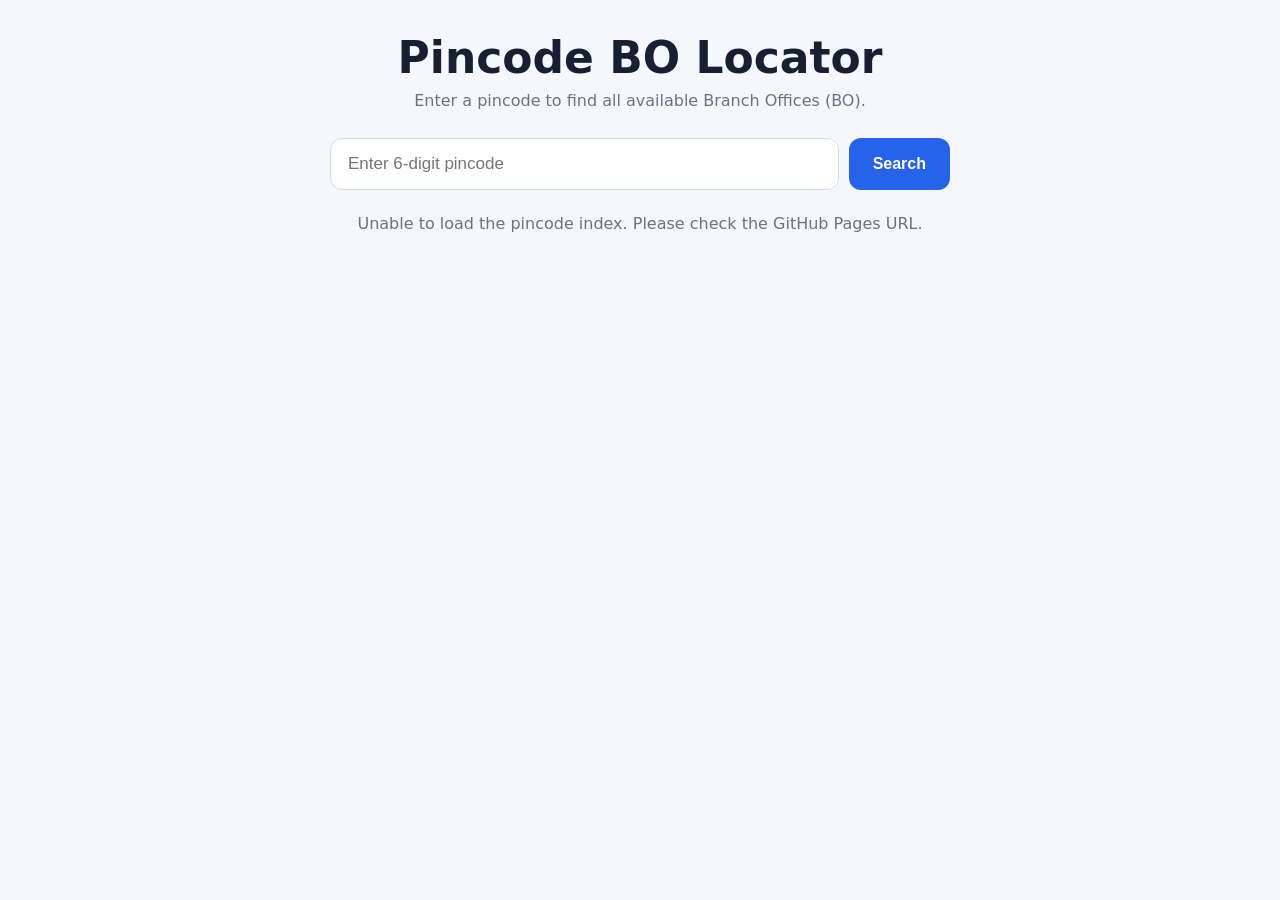
==== index.html @ d596fe0d "refactor(ui): reformat index.html and add data shards Reformat index.html for improved readability a" ====
<!DOCTYPE html>
<html lang="en">

<head>
    <meta charset="UTF-8">
    <meta name="viewport" content="width=device-width, initial-scale=1.0">
    <title>Pincode BO Locator</title>
    <style>
        * {
            box-sizing: border-box
        }

        body {
            margin: 0;
            font-family: Inter, system-ui, -apple-system, Segoe UI, Roboto, Arial, sans-serif;
            background: #f4f7fb;
            color: #172033
        }

        .container {
            max-width: 1100px;
            margin: auto;
            padding: 32px 18px
        }

        .hero {
            text-align: center;
            margin-bottom: 28px
        }

        .hero h1 {
            margin: 0 0 8px;
            font-size: clamp(28px, 5vw, 44px)
        }

        .hero p {
            margin: 0;
            color: #687386
        }

        .search {
            max-width: 620px;
            margin: 24px auto;
            display: flex;
            gap: 10px
        }

        .search input {
            flex: 1;
            padding: 15px 17px;
            border: 1px solid #d6dce7;
            border-radius: 12px;
            font-size: 17px;
            outline: none;
            background: white
        }

        .search input:focus {
            border-color: #4f7cff;
            box-shadow: 0 0 0 3px #4f7cff22
        }

        .search button {
            padding: 0 24px;
            border: 0;
            border-radius: 12px;
            background: #2563eb;
            color: white;
            font-weight: 700;
            font-size: 16px;
            cursor: pointer
        }

        .search button:hover {
            background: #1d4ed8
        }

        .message {
            text-align: center;
            color: #687386;
            margin: 15px 0
        }

        .grid {
            display: grid;
            grid-template-columns: repeat(auto-fit, minmax(280px, 1fr));
            gap: 16px
        }

        .card {
            background: white;
            border: 1px solid #e3e8f0;
            border-radius: 16px;
            padding: 20px;
            box-shadow: 0 6px 20px #1720330a;
            cursor: pointer;
            transition: .2s
        }

        .card:hover,
        .card.active {
            transform: translateY(-2px);
            border-color: #2563eb;
            box-shadow: 0 10px 28px #2563eb1c
        }

        .badge {
            display: inline-block;
            background: #eff6ff;
            color: #2563eb;
            padding: 5px 9px;
            border-radius: 999px;
            font-size: 12px;
            font-weight: 700;
            margin-bottom: 12px
        }

        .card h3 {
            margin: 0 0 12px;
            font-size: 19px
        }

        .info {
            display: grid;
            gap: 7px;
            color: #5f6b7d;
            font-size: 14px
        }

        .info strong {
            color: #263247
        }

        .details {
            margin-top: 25px;
            background: white;
            border-radius: 18px;
            border: 1px solid #e3e8f0;
            overflow: hidden;
            display: none
        }

        .details.show {
            display: block
        }

        .details-content {
            padding: 22px
        }

        .details h2 {
            margin: 0 0 15px
        }

        .map {
            width: 100%;
            height: 420px;
            border: 0;
            display: block
        }

        .map-note {
            padding: 12px 18px;
            background: #f8fafc;
            color: #667085;
            font-size: 13px
        }

        @media(max-width:600px) {
            .container {
                padding: 22px 13px
            }

            .search {
                flex-direction: column
            }

            .search button {
                height: 50px
            }

            .map {
                height: 340px
            }
        }
    </style>
</head>

<body>
    <div class="container">
        <div class="hero">
            <h1>Pincode BO Locator</h1>
            <p>Enter a pincode to find all available Branch Offices (BO).</p>
        </div>

        <form class="search" id="searchForm">
            <input id="pincode" inputmode="numeric" maxlength="6" placeholder="Enter 6-digit pincode"
                autocomplete="postal-code">
            <button type="submit">Search</button>
        </form>

        <div id="message" class="message">Enter a pincode to search.</div>
        <div id="results" class="grid"></div>

        <section id="details" class="details">
            <div class="details-content">
                <h2 id="selectedOffice"></h2>
                <div id="selectedInfo" class="info"></div>
            </div>
            <div id="mapWrap"></div>
        </section>
    </div>

    <script>
        /*
          Replace this array with your complete JSON data.
        
          Your JSON records must look like:
          {
            "circlename": "Telangana Circle",
            "regionname": "Hyderabad Region",
            "divisionname": "Adilabad Division",
            "officename": "Kothimir B.O",
            "pincode": "504273",
            "officetype": "BO",
            "delivery": "Delivery",
            "district": "KUMURAM BHEEM ASIFABAD",
            "statename": "TELANGANA",
            "latitude": "19.3638689",
            "longitude": "79.5376658"
          }
        
          IMPORTANT:
          This page displays only BO records.
        */
        const API_URL = "https://sarbeswarpanda04.github.io/Pin-code-api/all_india_pincodes_full.json";
        let DATA = [];

        const form = document.getElementById("searchForm");
        const input = document.getElementById("pincode");
        const results = document.getElementById("results");
        const message = document.getElementById("message");
        const details = document.getElementById("details");
        const selectedOffice = document.getElementById("selectedOffice");
        const selectedInfo = document.getElementById("selectedInfo");
        const mapWrap = document.getElementById("mapWrap");

        function escapeHTML(value) {
            return String(value ?? "").replace(/[&<>"']/g, c => ({
                "&": "&amp;", "<": "&lt;", ">": "&gt;", '"': "&quot;", "'": "&#039;"
            }[c]));
        }

        async function searchPincode(pin) {
            results.innerHTML = "";
            details.classList.remove("show");
            mapWrap.innerHTML = "";

            const shard = INDEX[pin];

            if (!shard) {
                message.textContent = `No pincode found for ${pin}.`;
                return;
            }

            message.textContent = "Loading matching offices...";

            try {
                const response = await fetch(`${API_BASE}/${shard}`, {
                    headers: { "Accept": "application/json" },
                    cache: "default"
                });

                if (!response.ok) throw new Error(`HTTP ${response.status}`);

                const shardData = await response.json();

                const offices = shardData.filter(item =>
                    String(item.pincode).trim() === pin &&
                    String(item.officetype).trim().toUpperCase() === "BO"
                );

                if (!offices.length) {
                    message.textContent = `No BO found for pincode ${pin}.`;
                    return;
                }

                message.textContent =
                    `${offices.length} Branch Office${offices.length > 1 ? "s" : ""} found for ${pin}.`;

                offices.forEach((office, index) => {
                    const card = document.createElement("article");
                    card.className = "card";
                    card.innerHTML = `
        <span class="badge">BRANCH OFFICE · BO</span>
        <h3>${escapeHTML(office.officename)}</h3>
        <div class="info">
          <div><strong>Pincode:</strong> ${escapeHTML(office.pincode)}</div>
          <div><strong>District:</strong> ${escapeHTML(office.district)}</div>
          <div><strong>State:</strong> ${escapeHTML(office.statename)}</div>
          <div><strong>Delivery:</strong> ${escapeHTML(office.delivery)}</div>
        </div>
      `;
                    card.addEventListener("click", () => showOffice(office, card));
                    results.appendChild(card);

                    if (index === 0) showOffice(office, card);
                });
            } catch (error) {
                console.error("Failed to load pincode shard:", error);
                message.textContent = "Unable to load this pincode data. Please try again.";
            }
        }

        function showOffice(office, card) {
            document.querySelectorAll(".card").forEach(c => c.classList.remove("active"));
            card.classList.add("active");

            selectedOffice.textContent = office.officename;

            selectedInfo.innerHTML = `
    <div><strong>Pincode:</strong> ${escapeHTML(office.pincode)}</div>
    <div><strong>District:</strong> ${escapeHTML(office.district)}</div>
    <div><strong>State:</strong> ${escapeHTML(office.statename)}</div>
    <div><strong>Circle:</strong> ${escapeHTML(office.circlename)}</div>
    <div><strong>Region:</strong> ${escapeHTML(office.regionname)}</div>
    <div><strong>Division:</strong> ${escapeHTML(office.divisionname)}</div>
    <div><strong>Delivery:</strong> ${escapeHTML(office.delivery)}</div>
    <div><strong>Coordinates:</strong> ${escapeHTML(office.latitude)}, ${escapeHTML(office.longitude)}</div>
  `;

            const lat = Number(office.latitude);
            const lon = Number(office.longitude);

            if (Number.isFinite(lat) && Number.isFinite(lon)) {
                const delta = 0.01;
                const bbox = `${lon - delta},${lat - delta},${lon + delta},${lat + delta}`;

                // OpenStreetMap embed: no API key required.
                const mapURL =
                    `https://www.openstreetmap.org/export/embed.html?bbox=${encodeURIComponent(bbox)}` +
                    `&layer=mapnik&marker=${encodeURIComponent(lat)}%2C${encodeURIComponent(lon)}`;

                mapWrap.innerHTML = `
      <iframe
        class="map"
        src="${mapURL}"
        title="Map showing ${escapeHTML(office.officename)}"
        loading="lazy">
      </iframe>
      <div class="map-note">
        Location: ${escapeHTML(lat)}, ${escapeHTML(lon)}
      </div>
    `;
            } else {
                mapWrap.innerHTML = `<div class="map-note">Latitude/longitude is not available for this office.</div>`;
            }

            details.classList.add("show");
            details.scrollIntoView({ behavior: "smooth", block: "start" });
        }

        async function loadData() {
            message.textContent = "Loading pincode index...";

            try {
                const response = await fetch(`${API_BASE}/index.json`, {
                    headers: { "Accept": "application/json" },
                    cache: "default"
                });

                if (!response.ok) throw new Error(`HTTP ${response.status}`);

                INDEX = await response.json();

                message.textContent =
                    `Ready. ${Object.keys(INDEX).length.toLocaleString()} pincodes available. Enter a pincode.`;
            } catch (error) {
                console.error("Failed to load pincode index:", error);
                message.textContent =
                    "Unable to load the pincode index. Please check the GitHub Pages URL.";
            }
        }

        form.addEventListener("submit", e => {
            e.preventDefault();
            const pin = input.value.trim();

            if (!/^\d{6}$/.test(pin)) {
                results.innerHTML = "";
                details.classList.remove("show");
                message.textContent = "Please enter a valid 6-digit pincode.";
                input.focus();
                return;
            }

            searchPincode(pin);
        });

        input.addEventListener("input", () => {
            input.value = input.value.replace(/\D/g, "").slice(0, 6);
        });
    </script>
</body>

</html>

<script>
</script>
<script>loadData();</script>
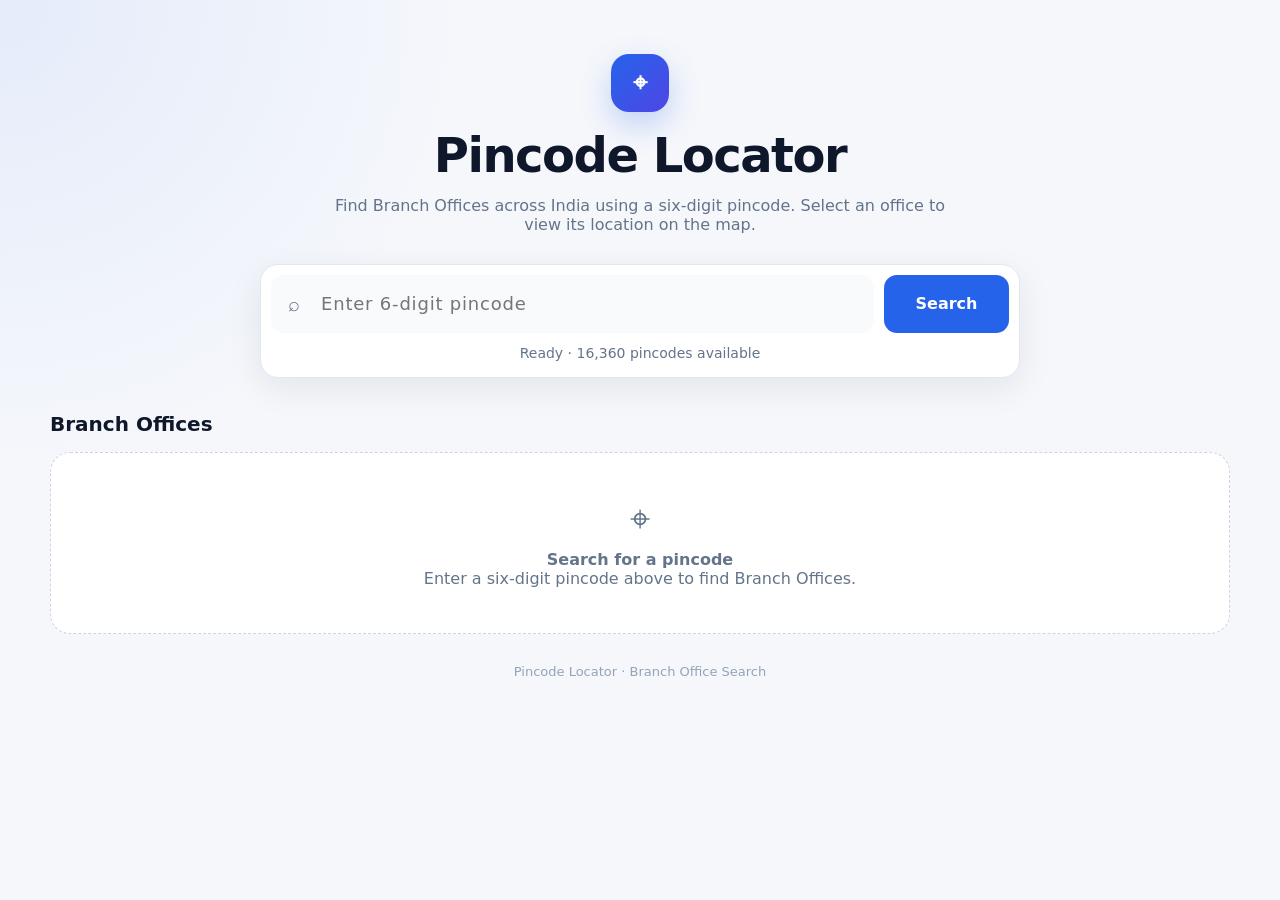
==== commit 7e2ef775: "fix all file" ====
--- a/index.html
+++ b/index.html
@@ -1,410 +1,952 @@
 <!DOCTYPE html>
 <html lang="en">
-
 <head>
-    <meta charset="UTF-8">
-    <meta name="viewport" content="width=device-width, initial-scale=1.0">
-    <title>Pincode BO Locator</title>
-    <style>
-        * {
-            box-sizing: border-box
+<meta charset="UTF-8">
+<meta name="viewport" content="width=device-width, initial-scale=1.0">
+<meta name="theme-color" content="#0f172a">
+<title>Pincode Locator — Branch Office Search</title>
+
+<style>
+:root{
+    --bg:#f5f7fb;
+    --surface:#ffffff;
+    --surface-2:#f8fafc;
+    --text:#0f172a;
+    --muted:#64748b;
+    --border:#e2e8f0;
+    --primary:#2563eb;
+    --primary-dark:#1d4ed8;
+    --primary-soft:#eff6ff;
+    --success:#059669;
+    --shadow:0 10px 35px rgba(15,23,42,.08);
+    --radius:20px;
+}
+
+*{box-sizing:border-box}
+
+html{scroll-behavior:smooth}
+
+body{
+    margin:0;
+    min-height:100vh;
+    font-family:Inter,ui-sans-serif,system-ui,-apple-system,BlinkMacSystemFont,"Segoe UI",Roboto,Arial,sans-serif;
+    color:var(--text);
+    background:
+        radial-gradient(circle at top left,rgba(37,99,235,.08),transparent 30%),
+        var(--bg);
+}
+
+button,input{font:inherit}
+
+.container{
+    width:min(1180px,calc(100% - 32px));
+    margin:auto;
+}
+
+/* Header */
+.header{
+    padding:54px 0 30px;
+    text-align:center;
+}
+
+.logo{
+    width:58px;
+    height:58px;
+    margin:0 auto 18px;
+    display:grid;
+    place-items:center;
+    border-radius:18px;
+    background:linear-gradient(135deg,#2563eb,#4f46e5);
+    color:#fff;
+    font-size:25px;
+    font-weight:800;
+    box-shadow:0 12px 30px rgba(37,99,235,.25);
+}
+
+.header h1{
+    margin:0;
+    font-size:clamp(30px,5vw,48px);
+    line-height:1.08;
+    letter-spacing:-1.5px;
+}
+
+.header p{
+    max-width:650px;
+    margin:14px auto 0;
+    color:var(--muted);
+    font-size:16px;
+}
+
+/* Search */
+.search-panel{
+    max-width:760px;
+    margin:0 auto 34px;
+    padding:10px;
+    background:var(--surface);
+    border:1px solid var(--border);
+    border-radius:18px;
+    box-shadow:var(--shadow);
+}
+
+.search-form{
+    display:flex;
+    gap:10px;
+}
+
+.input-wrap{
+    position:relative;
+    flex:1;
+}
+
+.input-icon{
+    position:absolute;
+    left:17px;
+    top:50%;
+    transform:translateY(-50%);
+    color:#64748b;
+    font-size:20px;
+    pointer-events:none;
+}
+
+#pincode{
+    width:100%;
+    height:58px;
+    padding:0 18px 0 50px;
+    border:0;
+    outline:none;
+    background:var(--surface-2);
+    border-radius:13px;
+    color:var(--text);
+    font-size:18px;
+    letter-spacing:.8px;
+}
+
+#pincode:focus{
+    box-shadow:inset 0 0 0 2px rgba(37,99,235,.2);
+}
+
+.search-btn{
+    min-width:125px;
+    border:0;
+    border-radius:13px;
+    background:var(--primary);
+    color:#fff;
+    font-weight:700;
+    cursor:pointer;
+    transition:.2s;
+}
+
+.search-btn:hover{background:var(--primary-dark)}
+.search-btn:disabled{opacity:.65;cursor:not-allowed}
+
+.status{
+    margin:12px 4px 2px;
+    min-height:20px;
+    text-align:center;
+    color:var(--muted);
+    font-size:14px;
+}
+
+/* Results */
+.results-head{
+    display:flex;
+    align-items:center;
+    justify-content:space-between;
+    gap:15px;
+    margin:8px 0 16px;
+}
+
+.results-head h2{
+    margin:0;
+    font-size:20px;
+}
+
+.count{
+    display:none;
+    padding:6px 10px;
+    border-radius:999px;
+    background:var(--primary-soft);
+    color:var(--primary);
+    font-size:13px;
+    font-weight:700;
+}
+
+.results-grid{
+    display:grid;
+    grid-template-columns:repeat(auto-fit,minmax(290px,1fr));
+    gap:16px;
+}
+
+.empty{
+    padding:45px 20px;
+    text-align:center;
+    background:var(--surface);
+    border:1px dashed #cbd5e1;
+    border-radius:var(--radius);
+    color:var(--muted);
+}
+
+.empty-icon{
+    font-size:36px;
+    margin-bottom:10px;
+}
+
+.card{
+    position:relative;
+    padding:21px;
+    background:var(--surface);
+    border:1px solid var(--border);
+    border-radius:18px;
+    box-shadow:0 5px 20px rgba(15,23,42,.045);
+    cursor:pointer;
+    transition:.22s ease;
+}
+
+.card:hover{
+    transform:translateY(-3px);
+    border-color:#93c5fd;
+    box-shadow:0 14px 32px rgba(37,99,235,.12);
+}
+
+.card.active{
+    border-color:var(--primary);
+    box-shadow:0 0 0 3px rgba(37,99,235,.10),0 14px 32px rgba(37,99,235,.12);
+}
+
+.card-top{
+    display:flex;
+    justify-content:space-between;
+    align-items:flex-start;
+    gap:10px;
+}
+
+.badge{
+    display:inline-flex;
+    align-items:center;
+    gap:5px;
+    padding:5px 9px;
+    border-radius:999px;
+    background:#ecfdf5;
+    color:var(--success);
+    font-size:11px;
+    font-weight:800;
+    letter-spacing:.4px;
+}
+
+.card h3{
+    margin:13px 0 14px;
+    font-size:20px;
+    line-height:1.25;
+}
+
+.card-info{
+    display:grid;
+    gap:9px;
+    color:var(--muted);
+    font-size:14px;
+}
+
+.row{
+    display:flex;
+    gap:9px;
+    align-items:flex-start;
+}
+
+.row .icon{
+    width:20px;
+    flex:none;
+    color:#64748b;
+}
+
+.row strong{
+    color:#334155;
+    font-weight:600;
+}
+
+.view{
+    margin-top:17px;
+    padding-top:14px;
+    border-top:1px solid var(--border);
+    color:var(--primary);
+    font-size:13px;
+    font-weight:700;
+}
+
+/* Details */
+.details{
+    display:none;
+    margin:28px 0 50px;
+    background:var(--surface);
+    border:1px solid var(--border);
+    border-radius:24px;
+    overflow:hidden;
+    box-shadow:var(--shadow);
+}
+
+.details.show{display:block}
+
+.details-content{
+    padding:27px;
+}
+
+.detail-title{
+    display:flex;
+    align-items:flex-start;
+    justify-content:space-between;
+    gap:20px;
+}
+
+.detail-title h2{
+    margin:0 0 7px;
+    font-size:clamp(24px,4vw,32px);
+}
+
+.detail-subtitle{
+    margin:0;
+    color:var(--muted);
+}
+
+.close-btn{
+    width:38px;
+    height:38px;
+    border:0;
+    border-radius:10px;
+    background:var(--surface-2);
+    color:#475569;
+    cursor:pointer;
+    font-size:20px;
+}
+
+.detail-grid{
+    display:grid;
+    grid-template-columns:1fr 1.6fr;
+    gap:20px;
+    margin-top:23px;
+}
+
+.detail-info{
+    display:grid;
+    gap:11px;
+}
+
+.detail-item{
+    padding:12px 14px;
+    border:1px solid var(--border);
+    border-radius:12px;
+    background:var(--surface-2);
+}
+
+.detail-item span{
+    display:block;
+    margin-bottom:3px;
+    color:var(--muted);
+    font-size:12px;
+}
+
+.detail-item strong{
+    font-size:14px;
+}
+
+.map-box{
+    min-height:400px;
+    overflow:hidden;
+    border-radius:16px;
+    background:#e2e8f0;
+}
+
+.map{
+    width:100%;
+    height:400px;
+    border:0;
+    display:block;
+}
+
+.map-footer{
+    padding:10px 14px;
+    background:var(--surface-2);
+    color:var(--muted);
+    font-size:12px;
+}
+
+/* Loader */
+.loader{
+    width:18px;
+    height:18px;
+    display:inline-block;
+    border:2px solid rgba(255,255,255,.4);
+    border-top-color:white;
+    border-radius:50%;
+    animation:spin .7s linear infinite;
+    vertical-align:-4px;
+}
+
+@keyframes spin{to{transform:rotate(360deg)}}
+
+/* Footer */
+.footer{
+    padding:30px 0 45px;
+    text-align:center;
+    color:#94a3b8;
+    font-size:13px;
+}
+
+@media(max-width:700px){
+    .container{width:min(100% - 22px,1180px)}
+    .header{padding-top:35px}
+    .search-form{flex-direction:column}
+    .search-btn{height:54px}
+    .results-head{margin-top:4px}
+    .detail-grid{grid-template-columns:1fr}
+    .map-box,.map{height:340px;min-height:340px}
+    .details-content{padding:20px}
+}
+
+@media(max-width:420px){
+    .header h1{font-size:31px}
+    .card{padding:18px}
+    #pincode{font-size:16px}
+}
+</style>
+</head>
+
+<body>
+
+<div class="container">
+
+    <header class="header">
+        <div class="logo">⌖</div>
+        <h1>Pincode Locator</h1>
+        <p>
+            Find Branch Offices across India using a six-digit pincode.
+            Select an office to view its location on the map.
+        </p>
+    </header>
+
+    <section class="search-panel">
+        <form class="search-form" id="searchForm">
+            <div class="input-wrap">
+                <span class="input-icon">⌕</span>
+                <input
+                    id="pincode"
+                    type="text"
+                    inputmode="numeric"
+                    autocomplete="postal-code"
+                    maxlength="6"
+                    placeholder="Enter 6-digit pincode"
+                    aria-label="Enter pincode"
+                >
+            </div>
+
+            <button class="search-btn" id="searchBtn" type="submit">
+                Search
+            </button>
+        </form>
+
+        <div class="status" id="status">Loading pincode database...</div>
+    </section>
+
+    <section>
+        <div class="results-head">
+            <h2 id="resultsTitle">Branch Offices</h2>
+            <span class="count" id="count"></span>
+        </div>
+
+        <div id="results" class="results-grid">
+            <div class="empty">
+                <div class="empty-icon">⌖</div>
+                <strong>Search for a pincode</strong>
+                <div>Enter a six-digit pincode above to find Branch Offices.</div>
+            </div>
+        </div>
+    </section>
+
+    <section id="details" class="details">
+        <div class="details-content">
+
+            <div class="detail-title">
+                <div>
+                    <h2 id="selectedOffice">Office</h2>
+                    <p class="detail-subtitle" id="selectedSubtitle"></p>
+                </div>
+
+                <button class="close-btn" id="closeDetails" aria-label="Close">×</button>
+            </div>
+
+            <div class="detail-grid">
+
+                <div class="detail-info" id="selectedInfo"></div>
+
+                <div>
+                    <div class="map-box" id="mapWrap"></div>
+                </div>
+
+            </div>
+        </div>
+    </section>
+
+    <footer class="footer">
+        Pincode Locator · Branch Office Search
+    </footer>
+
+</div>
+
+<script>
+/*
+|--------------------------------------------------------------------------
+| PINCODE API
+|--------------------------------------------------------------------------
+| GitHub Pages folder:
+|
+| https://sarbeswarpanda04.github.io/Pin-code-api/pincode_api_shards_clean/
+|
+| index.json contains:
+| {
+|   "504273": "504.json",
+|   "752077": "752.json"
+| }
+|
+| Only the required shard is downloaded after a pincode search.
+|--------------------------------------------------------------------------
+*/
+
+const API_BASE =
+    "https://sarbeswarpanda04.github.io/Pin-code-api/pincode_api_shards";
+
+let INDEX = {};
+let currentOffices = [];
+
+const form = document.getElementById("searchForm");
+const input = document.getElementById("pincode");
+const searchBtn = document.getElementById("searchBtn");
+const status = document.getElementById("status");
+const results = document.getElementById("results");
+const resultsTitle = document.getElementById("resultsTitle");
+const count = document.getElementById("count");
+
+const details = document.getElementById("details");
+const selectedOffice = document.getElementById("selectedOffice");
+const selectedSubtitle = document.getElementById("selectedSubtitle");
+const selectedInfo = document.getElementById("selectedInfo");
+const mapWrap = document.getElementById("mapWrap");
+const closeDetails = document.getElementById("closeDetails");
+
+
+/* -----------------------------
+   Security: escape API content
+----------------------------- */
+function escapeHTML(value) {
+    return String(value ?? "").replace(/[&<>"']/g, char => ({
+        "&": "&amp;",
+        "<": "&lt;",
+        ">": "&gt;",
+        '"': "&quot;",
+        "'": "&#039;"
+    }[char]));
+}
+
+
+/* -----------------------------
+   Load small index only
+----------------------------- */
+async function loadIndex() {
+
+    status.textContent = "Loading pincode index...";
+
+    try {
+
+        const response = await fetch(
+            `${API_BASE}/index.json`,
+            {
+                method: "GET",
+                headers: {
+                    "Accept": "application/json"
+                },
+                cache: "force-cache"
+            }
+        );
+
+        if (!response.ok) {
+            throw new Error(`HTTP ${response.status}`);
         }
 
-        body {
-            margin: 0;
-            font-family: Inter, system-ui, -apple-system, Segoe UI, Roboto, Arial, sans-serif;
-            background: #f4f7fb;
-            color: #172033
+        INDEX = await response.json();
+
+        status.textContent =
+            `Ready · ${Object.keys(INDEX).length.toLocaleString()} pincodes available`;
+
+    } catch (error) {
+
+        console.error("Index loading error:", error);
+
+        status.textContent =
+            "Unable to load the pincode database.";
+
+        searchBtn.disabled = true;
+    }
+}
+
+
+/* -----------------------------
+   Search pincode
+----------------------------- */
+async function searchPincode(pin) {
+
+    results.innerHTML = `
+        <div class="empty">
+            <div class="empty-icon"><span class="loader" style="border-color:#cbd5e1;border-top-color:#2563eb"></span></div>
+            <strong>Finding Branch Offices...</strong>
+            <div>Loading data for ${escapeHTML(pin)}</div>
+        </div>
+    `;
+
+    details.classList.remove("show");
+    count.style.display = "none";
+
+    const shard = INDEX[pin];
+
+    if (!shard) {
+
+        showEmpty(
+            "No pincode found",
+            `We couldn't find ${pin} in the available pincode database.`
+        );
+
+        return;
+    }
+
+    try {
+
+        const response = await fetch(
+            `${API_BASE}/${encodeURIComponent(shard)}`,
+            {
+                method: "GET",
+                headers: {
+                    "Accept": "application/json"
+                },
+                cache: "force-cache"
+            }
+        );
+
+        if (!response.ok) {
+            throw new Error(`HTTP ${response.status}`);
         }
 
-        .container {
-            max-width: 1100px;
-            margin: auto;
-            padding: 32px 18px
+        const shardData = await response.json();
+
+        currentOffices = shardData.filter(record =>
+            String(record.pincode).trim() === pin &&
+            String(record.officetype).trim().toUpperCase() === "BO"
+        );
+
+        if (!currentOffices.length) {
+
+            showEmpty(
+                "No Branch Office found",
+                `No BO record is available for pincode ${pin}.`
+            );
+
+            return;
         }
 
-        .hero {
-            text-align: center;
-            margin-bottom: 28px
+        renderOffices(currentOffices);
+
+    } catch (error) {
+
+        console.error("Shard loading error:", error);
+
+        showEmpty(
+            "Unable to load data",
+            "Please check your internet connection and try again."
+        );
+    }
+}
+
+
+/* -----------------------------
+   Render office cards
+----------------------------- */
+function renderOffices(offices) {
+
+    results.innerHTML = "";
+
+    resultsTitle.textContent = `Branch Offices · ${input.value}`;
+
+    count.textContent =
+        `${offices.length} ${offices.length === 1 ? "office" : "offices"}`;
+
+    count.style.display = "inline-block";
+
+    offices.forEach((office, index) => {
+
+        const card = document.createElement("article");
+
+        card.className = "card";
+
+        card.innerHTML = `
+            <div class="card-top">
+                <span class="badge">● BRANCH OFFICE</span>
+            </div>
+
+            <h3>${escapeHTML(office.officename)}</h3>
+
+            <div class="card-info">
+
+                <div class="row">
+                    <span class="icon">⌖</span>
+                    <span>
+                        <strong>District:</strong>
+                        ${escapeHTML(office.district)}
+                    </span>
+                </div>
+
+                <div class="row">
+                    <span class="icon">▣</span>
+                    <span>
+                        <strong>State:</strong>
+                        ${escapeHTML(office.statename)}
+                    </span>
+                </div>
+
+                <div class="row">
+                    <span class="icon">✓</span>
+                    <span>
+                        <strong>Delivery:</strong>
+                        ${escapeHTML(office.delivery)}
+                    </span>
+                </div>
+
+            </div>
+
+            <div class="view">
+                View location →
+            </div>
+        `;
+
+        card.addEventListener("click", () => {
+
+            document
+                .querySelectorAll(".card")
+                .forEach(item => item.classList.remove("active"));
+
+            card.classList.add("active");
+
+            showOffice(office);
+        });
+
+        results.appendChild(card);
+
+        /* Automatically show first office */
+        if (index === 0) {
+
+            card.classList.add("active");
+
+            showOffice(office);
         }
-
-        .hero h1 {
-            margin: 0 0 8px;
-            font-size: clamp(28px, 5vw, 44px)
-        }
-
-        .hero p {
-            margin: 0;
-            color: #687386
-        }
-
-        .search {
-            max-width: 620px;
-            margin: 24px auto;
-            display: flex;
-            gap: 10px
-        }
-
-        .search input {
-            flex: 1;
-            padding: 15px 17px;
-            border: 1px solid #d6dce7;
-            border-radius: 12px;
-            font-size: 17px;
-            outline: none;
-            background: white
-        }
-
-        .search input:focus {
-            border-color: #4f7cff;
-            box-shadow: 0 0 0 3px #4f7cff22
-        }
-
-        .search button {
-            padding: 0 24px;
-            border: 0;
-            border-radius: 12px;
-            background: #2563eb;
-            color: white;
-            font-weight: 700;
-            font-size: 16px;
-            cursor: pointer
-        }
-
-        .search button:hover {
-            background: #1d4ed8
-        }
-
-        .message {
-            text-align: center;
-            color: #687386;
-            margin: 15px 0
-        }
-
-        .grid {
-            display: grid;
-            grid-template-columns: repeat(auto-fit, minmax(280px, 1fr));
-            gap: 16px
-        }
-
-        .card {
-            background: white;
-            border: 1px solid #e3e8f0;
-            border-radius: 16px;
-            padding: 20px;
-            box-shadow: 0 6px 20px #1720330a;
-            cursor: pointer;
-            transition: .2s
-        }
-
-        .card:hover,
-        .card.active {
-            transform: translateY(-2px);
-            border-color: #2563eb;
-            box-shadow: 0 10px 28px #2563eb1c
-        }
-
-        .badge {
-            display: inline-block;
-            background: #eff6ff;
-            color: #2563eb;
-            padding: 5px 9px;
-            border-radius: 999px;
-            font-size: 12px;
-            font-weight: 700;
-            margin-bottom: 12px
-        }
-
-        .card h3 {
-            margin: 0 0 12px;
-            font-size: 19px
-        }
-
-        .info {
-            display: grid;
-            gap: 7px;
-            color: #5f6b7d;
-            font-size: 14px
-        }
-
-        .info strong {
-            color: #263247
-        }
-
-        .details {
-            margin-top: 25px;
-            background: white;
-            border-radius: 18px;
-            border: 1px solid #e3e8f0;
-            overflow: hidden;
-            display: none
-        }
-
-        .details.show {
-            display: block
-        }
-
-        .details-content {
-            padding: 22px
-        }
-
-        .details h2 {
-            margin: 0 0 15px
-        }
-
-        .map {
-            width: 100%;
-            height: 420px;
-            border: 0;
-            display: block
-        }
-
-        .map-note {
-            padding: 12px 18px;
-            background: #f8fafc;
-            color: #667085;
-            font-size: 13px
-        }
-
-        @media(max-width:600px) {
-            .container {
-                padding: 22px 13px
-            }
-
-            .search {
-                flex-direction: column
-            }
-
-            .search button {
-                height: 50px
-            }
-
-            .map {
-                height: 340px
-            }
-        }
-    </style>
-</head>
-
-<body>
-    <div class="container">
-        <div class="hero">
-            <h1>Pincode BO Locator</h1>
-            <p>Enter a pincode to find all available Branch Offices (BO).</p>
-        </div>
-
-        <form class="search" id="searchForm">
-            <input id="pincode" inputmode="numeric" maxlength="6" placeholder="Enter 6-digit pincode"
-                autocomplete="postal-code">
-            <button type="submit">Search</button>
-        </form>
-
-        <div id="message" class="message">Enter a pincode to search.</div>
-        <div id="results" class="grid"></div>
-
-        <section id="details" class="details">
-            <div class="details-content">
-                <h2 id="selectedOffice"></h2>
-                <div id="selectedInfo" class="info"></div>
+    });
+}
+
+
+/* -----------------------------
+   Show selected office + map
+----------------------------- */
+function showOffice(office) {
+
+    selectedOffice.textContent =
+        office.officename || "Branch Office";
+
+    selectedSubtitle.textContent =
+        `${office.district || ""}, ${office.statename || ""}`;
+
+
+    selectedInfo.innerHTML = `
+
+        <div class="detail-item">
+            <span>Pincode</span>
+            <strong>${escapeHTML(office.pincode)}</strong>
+        </div>
+
+        <div class="detail-item">
+            <span>Office Type</span>
+            <strong>${escapeHTML(office.officetype)}</strong>
+        </div>
+
+        <div class="detail-item">
+            <span>District</span>
+            <strong>${escapeHTML(office.district)}</strong>
+        </div>
+
+        <div class="detail-item">
+            <span>State</span>
+            <strong>${escapeHTML(office.statename)}</strong>
+        </div>
+
+        <div class="detail-item">
+            <span>Circle</span>
+            <strong>${escapeHTML(office.circlename)}</strong>
+        </div>
+
+        <div class="detail-item">
+            <span>Region</span>
+            <strong>${escapeHTML(office.regionname)}</strong>
+        </div>
+
+        <div class="detail-item">
+            <span>Division</span>
+            <strong>${escapeHTML(office.divisionname)}</strong>
+        </div>
+
+        <div class="detail-item">
+            <span>Coordinates</span>
+            <strong>
+                ${escapeHTML(office.latitude)},
+                ${escapeHTML(office.longitude)}
+            </strong>
+        </div>
+    `;
+
+
+    const lat = Number(office.latitude);
+    const lon = Number(office.longitude);
+
+    if (
+        Number.isFinite(lat) &&
+        Number.isFinite(lon)
+    ) {
+
+        const delta = 0.015;
+
+        const bbox =
+            `${lon - delta},${lat - delta},` +
+            `${lon + delta},${lat + delta}`;
+
+        const mapURL =
+            "https://www.openstreetmap.org/export/embed.html" +
+            `?bbox=${encodeURIComponent(bbox)}` +
+            `&layer=mapnik` +
+            `&marker=${encodeURIComponent(lat)},${encodeURIComponent(lon)}`;
+
+        mapWrap.innerHTML = `
+
+            <iframe
+                class="map"
+                src="${mapURL}"
+                title="${escapeHTML(office.officename)} location map"
+                loading="lazy"
+                referrerpolicy="no-referrer-when-downgrade">
+            </iframe>
+
+            <div class="map-footer">
+                Coordinates:
+                ${escapeHTML(lat)},
+                ${escapeHTML(lon)}
             </div>
-            <div id="mapWrap"></div>
-        </section>
-    </div>
-
-    <script>
-        /*
-          Replace this array with your complete JSON data.
-        
-          Your JSON records must look like:
-          {
-            "circlename": "Telangana Circle",
-            "regionname": "Hyderabad Region",
-            "divisionname": "Adilabad Division",
-            "officename": "Kothimir B.O",
-            "pincode": "504273",
-            "officetype": "BO",
-            "delivery": "Delivery",
-            "district": "KUMURAM BHEEM ASIFABAD",
-            "statename": "TELANGANA",
-            "latitude": "19.3638689",
-            "longitude": "79.5376658"
-          }
-        
-          IMPORTANT:
-          This page displays only BO records.
-        */
-        const API_URL = "https://sarbeswarpanda04.github.io/Pin-code-api/all_india_pincodes_full.json";
-        let DATA = [];
-
-        const form = document.getElementById("searchForm");
-        const input = document.getElementById("pincode");
-        const results = document.getElementById("results");
-        const message = document.getElementById("message");
-        const details = document.getElementById("details");
-        const selectedOffice = document.getElementById("selectedOffice");
-        const selectedInfo = document.getElementById("selectedInfo");
-        const mapWrap = document.getElementById("mapWrap");
-
-        function escapeHTML(value) {
-            return String(value ?? "").replace(/[&<>"']/g, c => ({
-                "&": "&amp;", "<": "&lt;", ">": "&gt;", '"': "&quot;", "'": "&#039;"
-            }[c]));
-        }
-
-        async function searchPincode(pin) {
-            results.innerHTML = "";
-            details.classList.remove("show");
-            mapWrap.innerHTML = "";
-
-            const shard = INDEX[pin];
-
-            if (!shard) {
-                message.textContent = `No pincode found for ${pin}.`;
-                return;
-            }
-
-            message.textContent = "Loading matching offices...";
-
-            try {
-                const response = await fetch(`${API_BASE}/${shard}`, {
-                    headers: { "Accept": "application/json" },
-                    cache: "default"
-                });
-
-                if (!response.ok) throw new Error(`HTTP ${response.status}`);
-
-                const shardData = await response.json();
-
-                const offices = shardData.filter(item =>
-                    String(item.pincode).trim() === pin &&
-                    String(item.officetype).trim().toUpperCase() === "BO"
-                );
-
-                if (!offices.length) {
-                    message.textContent = `No BO found for pincode ${pin}.`;
-                    return;
-                }
-
-                message.textContent =
-                    `${offices.length} Branch Office${offices.length > 1 ? "s" : ""} found for ${pin}.`;
-
-                offices.forEach((office, index) => {
-                    const card = document.createElement("article");
-                    card.className = "card";
-                    card.innerHTML = `
-        <span class="badge">BRANCH OFFICE · BO</span>
-        <h3>${escapeHTML(office.officename)}</h3>
-        <div class="info">
-          <div><strong>Pincode:</strong> ${escapeHTML(office.pincode)}</div>
-          <div><strong>District:</strong> ${escapeHTML(office.district)}</div>
-          <div><strong>State:</strong> ${escapeHTML(office.statename)}</div>
-          <div><strong>Delivery:</strong> ${escapeHTML(office.delivery)}</div>
-        </div>
-      `;
-                    card.addEventListener("click", () => showOffice(office, card));
-                    results.appendChild(card);
-
-                    if (index === 0) showOffice(office, card);
-                });
-            } catch (error) {
-                console.error("Failed to load pincode shard:", error);
-                message.textContent = "Unable to load this pincode data. Please try again.";
-            }
-        }
-
-        function showOffice(office, card) {
-            document.querySelectorAll(".card").forEach(c => c.classList.remove("active"));
-            card.classList.add("active");
-
-            selectedOffice.textContent = office.officename;
-
-            selectedInfo.innerHTML = `
-    <div><strong>Pincode:</strong> ${escapeHTML(office.pincode)}</div>
-    <div><strong>District:</strong> ${escapeHTML(office.district)}</div>
-    <div><strong>State:</strong> ${escapeHTML(office.statename)}</div>
-    <div><strong>Circle:</strong> ${escapeHTML(office.circlename)}</div>
-    <div><strong>Region:</strong> ${escapeHTML(office.regionname)}</div>
-    <div><strong>Division:</strong> ${escapeHTML(office.divisionname)}</div>
-    <div><strong>Delivery:</strong> ${escapeHTML(office.delivery)}</div>
-    <div><strong>Coordinates:</strong> ${escapeHTML(office.latitude)}, ${escapeHTML(office.longitude)}</div>
-  `;
-
-            const lat = Number(office.latitude);
-            const lon = Number(office.longitude);
-
-            if (Number.isFinite(lat) && Number.isFinite(lon)) {
-                const delta = 0.01;
-                const bbox = `${lon - delta},${lat - delta},${lon + delta},${lat + delta}`;
-
-                // OpenStreetMap embed: no API key required.
-                const mapURL =
-                    `https://www.openstreetmap.org/export/embed.html?bbox=${encodeURIComponent(bbox)}` +
-                    `&layer=mapnik&marker=${encodeURIComponent(lat)}%2C${encodeURIComponent(lon)}`;
-
-                mapWrap.innerHTML = `
-      <iframe
-        class="map"
-        src="${mapURL}"
-        title="Map showing ${escapeHTML(office.officename)}"
-        loading="lazy">
-      </iframe>
-      <div class="map-note">
-        Location: ${escapeHTML(lat)}, ${escapeHTML(lon)}
-      </div>
+        `;
+
+    } else {
+
+        mapWrap.innerHTML = `
+            <div class="empty" style="height:100%;border:0;border-radius:0">
+                <div class="empty-icon">⌖</div>
+                <strong>Location unavailable</strong>
+                <div>
+                    Latitude and longitude are not available for this office.
+                </div>
+            </div>
+        `;
+    }
+
+    details.classList.add("show");
+
+    setTimeout(() => {
+        details.scrollIntoView({
+            behavior: "smooth",
+            block: "start"
+        });
+    }, 50);
+}
+
+
+/* -----------------------------
+   Empty state
+----------------------------- */
+function showEmpty(title, description) {
+
+    resultsTitle.textContent = "Branch Offices";
+
+    count.style.display = "none";
+
+    results.innerHTML = `
+        <div class="empty" style="grid-column:1/-1">
+            <div class="empty-icon">⌕</div>
+            <strong>${escapeHTML(title)}</strong>
+            <div>${escapeHTML(description)}</div>
+        </div>
     `;
-            } else {
-                mapWrap.innerHTML = `<div class="map-note">Latitude/longitude is not available for this office.</div>`;
-            }
-
-            details.classList.add("show");
-            details.scrollIntoView({ behavior: "smooth", block: "start" });
-        }
-
-        async function loadData() {
-            message.textContent = "Loading pincode index...";
-
-            try {
-                const response = await fetch(`${API_BASE}/index.json`, {
-                    headers: { "Accept": "application/json" },
-                    cache: "default"
-                });
-
-                if (!response.ok) throw new Error(`HTTP ${response.status}`);
-
-                INDEX = await response.json();
-
-                message.textContent =
-                    `Ready. ${Object.keys(INDEX).length.toLocaleString()} pincodes available. Enter a pincode.`;
-            } catch (error) {
-                console.error("Failed to load pincode index:", error);
-                message.textContent =
-                    "Unable to load the pincode index. Please check the GitHub Pages URL.";
-            }
-        }
-
-        form.addEventListener("submit", e => {
-            e.preventDefault();
-            const pin = input.value.trim();
-
-            if (!/^\d{6}$/.test(pin)) {
-                results.innerHTML = "";
-                details.classList.remove("show");
-                message.textContent = "Please enter a valid 6-digit pincode.";
-                input.focus();
-                return;
-            }
-
-            searchPincode(pin);
-        });
-
-        input.addEventListener("input", () => {
-            input.value = input.value.replace(/\D/g, "").slice(0, 6);
-        });
-    </script>
+}
+
+
+/* -----------------------------
+   Form
+----------------------------- */
+form.addEventListener("submit", event => {
+
+    event.preventDefault();
+
+    const pin = input.value.trim();
+
+    if (!/^\d{6}$/.test(pin)) {
+
+        showEmpty(
+            "Invalid pincode",
+            "Please enter exactly 6 digits."
+        );
+
+        input.focus();
+
+        return;
+    }
+
+    if (!Object.keys(INDEX).length) {
+
+        status.textContent =
+            "The pincode database is still loading.";
+
+        return;
+    }
+
+    searchPincode(pin);
+});
+
+
+/* -----------------------------
+   Input validation
+----------------------------- */
+input.addEventListener("input", () => {
+
+    input.value =
+        input.value.replace(/\D/g, "").slice(0, 6);
+});
+
+
+/* -----------------------------
+   Close details
+----------------------------- */
+closeDetails.addEventListener("click", () => {
+
+    details.classList.remove("show");
+
+    document
+        .querySelectorAll(".card")
+        .forEach(card => card.classList.remove("active"));
+});
+
+
+/* -----------------------------
+   Start
+----------------------------- */
+loadIndex();
+
+</script>
+
 </body>
-
-</html>
-
-<script>
-</script>
-<script>loadData();</script>+</html>
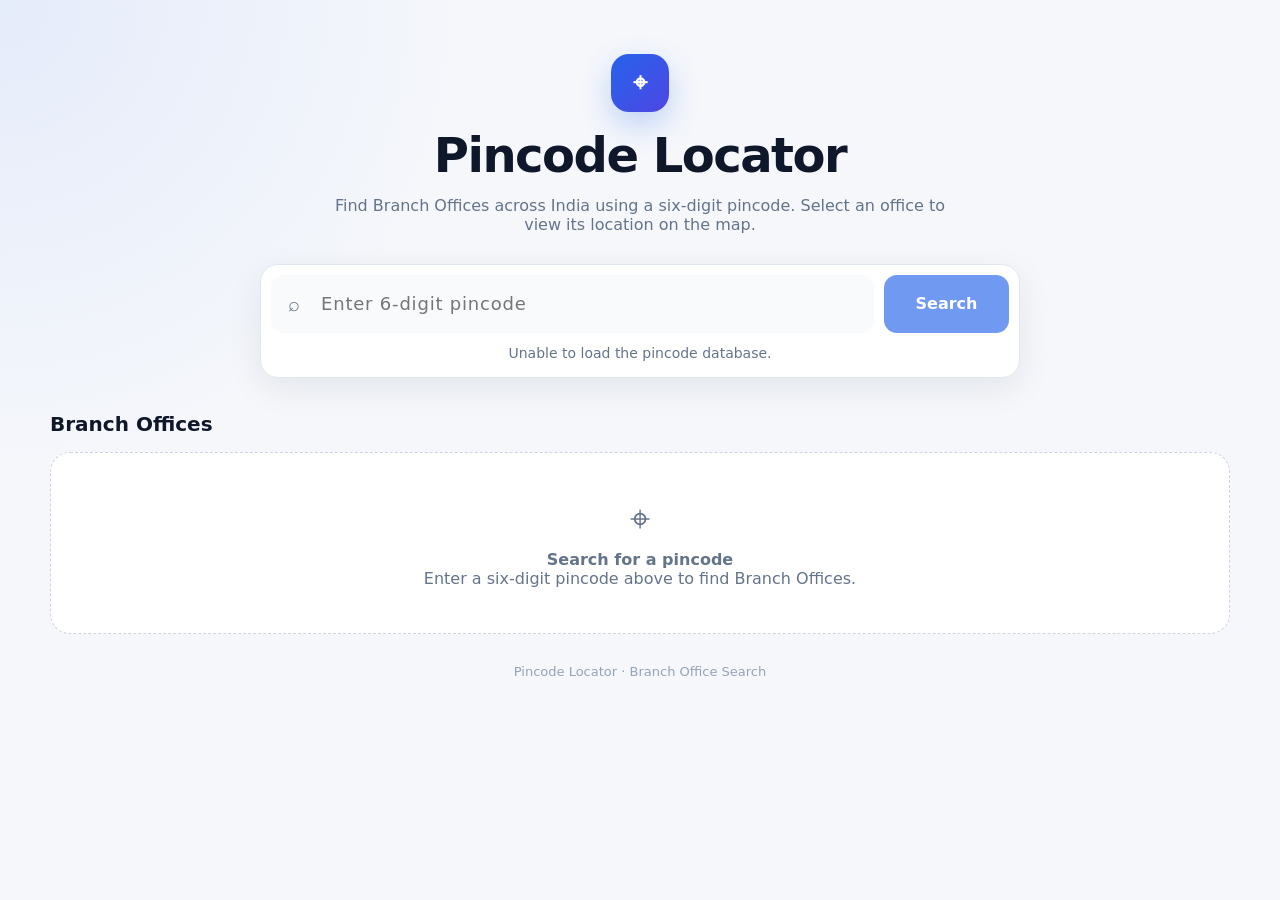
==== commit 62ef59a8: "add cdn url" ====
--- a/index.html
+++ b/index.html
@@ -497,7 +497,7 @@
 |--------------------------------------------------------------------------
 | GitHub Pages folder:
 |
-| https://sarbeswarpanda04.github.io/Pin-code-api/pincode_api_shards_clean/
+| https://sarbeswarpanda04.github.io/Pin-code-api/pincode_api_shards/
 |
 | index.json contains:
 | {
@@ -510,7 +510,7 @@
 */
 
 const API_BASE =
-    "https://sarbeswarpanda04.github.io/Pin-code-api/pincode_api_shards";
+    "https://cdn.sarbeswarpanda.in/data/pincode_api_shards";
 
 let INDEX = {};
 let currentOffices = [];
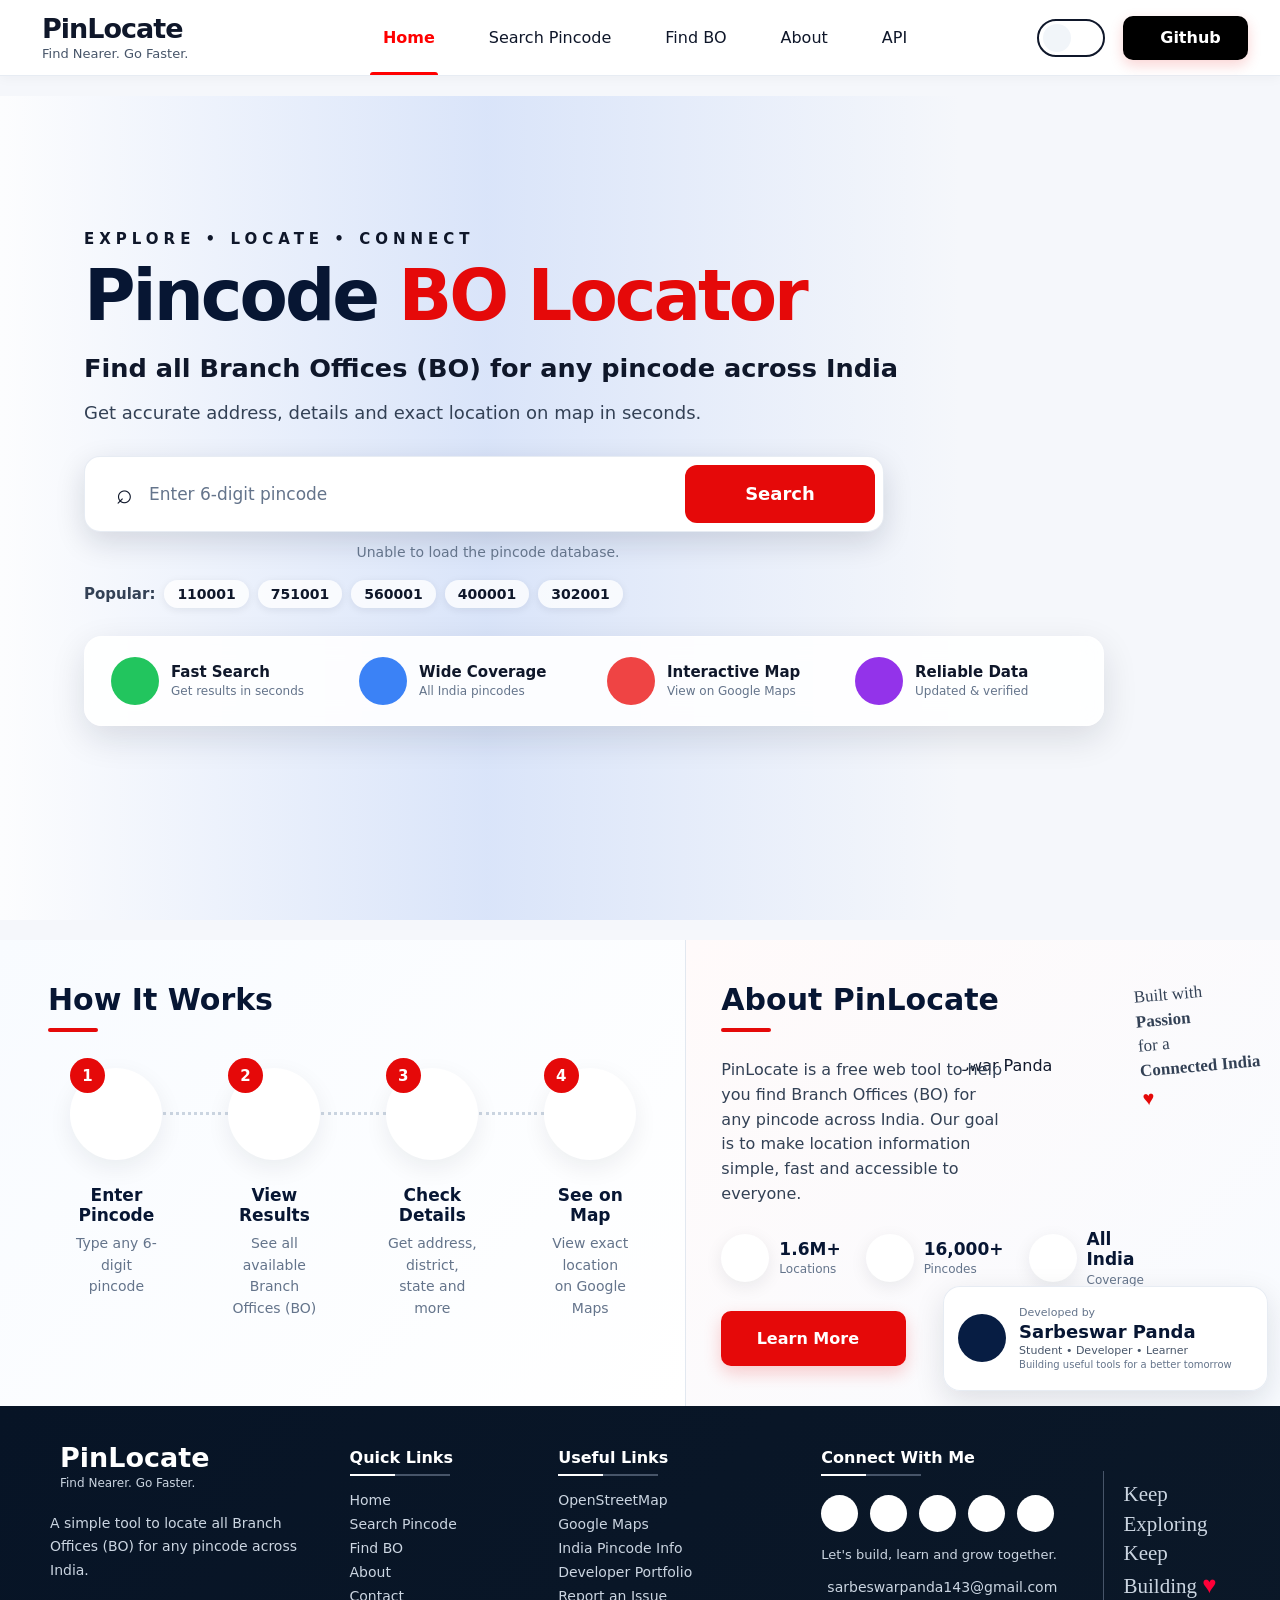
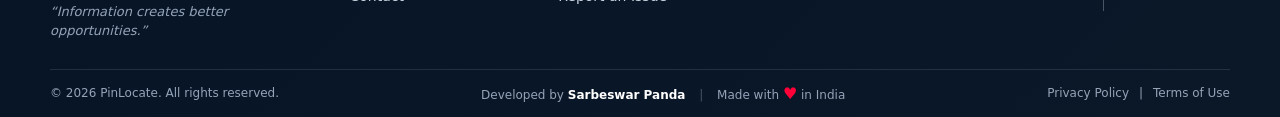
==== commit 3d857f2a: "feat(ui): modularize frontend architecture and add new pages Extract inline styles and scripts from " ====
--- a/index.html
+++ b/index.html
@@ -1,952 +1,759 @@
 <!DOCTYPE html>
 <html lang="en">
+
 <head>
-<meta charset="UTF-8">
-<meta name="viewport" content="width=device-width, initial-scale=1.0">
-<meta name="theme-color" content="#0f172a">
-<title>Pincode Locator — Branch Office Search</title>
-
-<style>
-:root{
-    --bg:#f5f7fb;
-    --surface:#ffffff;
-    --surface-2:#f8fafc;
-    --text:#0f172a;
-    --muted:#64748b;
-    --border:#e2e8f0;
-    --primary:#2563eb;
-    --primary-dark:#1d4ed8;
-    --primary-soft:#eff6ff;
-    --success:#059669;
-    --shadow:0 10px 35px rgba(15,23,42,.08);
-    --radius:20px;
-}
-
-*{box-sizing:border-box}
-
-html{scroll-behavior:smooth}
-
-body{
-    margin:0;
-    min-height:100vh;
-    font-family:Inter,ui-sans-serif,system-ui,-apple-system,BlinkMacSystemFont,"Segoe UI",Roboto,Arial,sans-serif;
-    color:var(--text);
-    background:
-        radial-gradient(circle at top left,rgba(37,99,235,.08),transparent 30%),
-        var(--bg);
-}
-
-button,input{font:inherit}
-
-.container{
-    width:min(1180px,calc(100% - 32px));
-    margin:auto;
-}
-
-/* Header */
-.header{
-    padding:54px 0 30px;
-    text-align:center;
-}
-
-.logo{
-    width:58px;
-    height:58px;
-    margin:0 auto 18px;
-    display:grid;
-    place-items:center;
-    border-radius:18px;
-    background:linear-gradient(135deg,#2563eb,#4f46e5);
-    color:#fff;
-    font-size:25px;
-    font-weight:800;
-    box-shadow:0 12px 30px rgba(37,99,235,.25);
-}
-
-.header h1{
-    margin:0;
-    font-size:clamp(30px,5vw,48px);
-    line-height:1.08;
-    letter-spacing:-1.5px;
-}
-
-.header p{
-    max-width:650px;
-    margin:14px auto 0;
-    color:var(--muted);
-    font-size:16px;
-}
-
-/* Search */
-.search-panel{
-    max-width:760px;
-    margin:0 auto 34px;
-    padding:10px;
-    background:var(--surface);
-    border:1px solid var(--border);
-    border-radius:18px;
-    box-shadow:var(--shadow);
-}
-
-.search-form{
-    display:flex;
-    gap:10px;
-}
-
-.input-wrap{
-    position:relative;
-    flex:1;
-}
-
-.input-icon{
-    position:absolute;
-    left:17px;
-    top:50%;
-    transform:translateY(-50%);
-    color:#64748b;
-    font-size:20px;
-    pointer-events:none;
-}
-
-#pincode{
-    width:100%;
-    height:58px;
-    padding:0 18px 0 50px;
-    border:0;
-    outline:none;
-    background:var(--surface-2);
-    border-radius:13px;
-    color:var(--text);
-    font-size:18px;
-    letter-spacing:.8px;
-}
-
-#pincode:focus{
-    box-shadow:inset 0 0 0 2px rgba(37,99,235,.2);
-}
-
-.search-btn{
-    min-width:125px;
-    border:0;
-    border-radius:13px;
-    background:var(--primary);
-    color:#fff;
-    font-weight:700;
-    cursor:pointer;
-    transition:.2s;
-}
-
-.search-btn:hover{background:var(--primary-dark)}
-.search-btn:disabled{opacity:.65;cursor:not-allowed}
-
-.status{
-    margin:12px 4px 2px;
-    min-height:20px;
-    text-align:center;
-    color:var(--muted);
-    font-size:14px;
-}
-
-/* Results */
-.results-head{
-    display:flex;
-    align-items:center;
-    justify-content:space-between;
-    gap:15px;
-    margin:8px 0 16px;
-}
-
-.results-head h2{
-    margin:0;
-    font-size:20px;
-}
-
-.count{
-    display:none;
-    padding:6px 10px;
-    border-radius:999px;
-    background:var(--primary-soft);
-    color:var(--primary);
-    font-size:13px;
-    font-weight:700;
-}
-
-.results-grid{
-    display:grid;
-    grid-template-columns:repeat(auto-fit,minmax(290px,1fr));
-    gap:16px;
-}
-
-.empty{
-    padding:45px 20px;
-    text-align:center;
-    background:var(--surface);
-    border:1px dashed #cbd5e1;
-    border-radius:var(--radius);
-    color:var(--muted);
-}
-
-.empty-icon{
-    font-size:36px;
-    margin-bottom:10px;
-}
-
-.card{
-    position:relative;
-    padding:21px;
-    background:var(--surface);
-    border:1px solid var(--border);
-    border-radius:18px;
-    box-shadow:0 5px 20px rgba(15,23,42,.045);
-    cursor:pointer;
-    transition:.22s ease;
-}
-
-.card:hover{
-    transform:translateY(-3px);
-    border-color:#93c5fd;
-    box-shadow:0 14px 32px rgba(37,99,235,.12);
-}
-
-.card.active{
-    border-color:var(--primary);
-    box-shadow:0 0 0 3px rgba(37,99,235,.10),0 14px 32px rgba(37,99,235,.12);
-}
-
-.card-top{
-    display:flex;
-    justify-content:space-between;
-    align-items:flex-start;
-    gap:10px;
-}
-
-.badge{
-    display:inline-flex;
-    align-items:center;
-    gap:5px;
-    padding:5px 9px;
-    border-radius:999px;
-    background:#ecfdf5;
-    color:var(--success);
-    font-size:11px;
-    font-weight:800;
-    letter-spacing:.4px;
-}
-
-.card h3{
-    margin:13px 0 14px;
-    font-size:20px;
-    line-height:1.25;
-}
-
-.card-info{
-    display:grid;
-    gap:9px;
-    color:var(--muted);
-    font-size:14px;
-}
-
-.row{
-    display:flex;
-    gap:9px;
-    align-items:flex-start;
-}
-
-.row .icon{
-    width:20px;
-    flex:none;
-    color:#64748b;
-}
-
-.row strong{
-    color:#334155;
-    font-weight:600;
-}
-
-.view{
-    margin-top:17px;
-    padding-top:14px;
-    border-top:1px solid var(--border);
-    color:var(--primary);
-    font-size:13px;
-    font-weight:700;
-}
-
-/* Details */
-.details{
-    display:none;
-    margin:28px 0 50px;
-    background:var(--surface);
-    border:1px solid var(--border);
-    border-radius:24px;
-    overflow:hidden;
-    box-shadow:var(--shadow);
-}
-
-.details.show{display:block}
-
-.details-content{
-    padding:27px;
-}
-
-.detail-title{
-    display:flex;
-    align-items:flex-start;
-    justify-content:space-between;
-    gap:20px;
-}
-
-.detail-title h2{
-    margin:0 0 7px;
-    font-size:clamp(24px,4vw,32px);
-}
-
-.detail-subtitle{
-    margin:0;
-    color:var(--muted);
-}
-
-.close-btn{
-    width:38px;
-    height:38px;
-    border:0;
-    border-radius:10px;
-    background:var(--surface-2);
-    color:#475569;
-    cursor:pointer;
-    font-size:20px;
-}
-
-.detail-grid{
-    display:grid;
-    grid-template-columns:1fr 1.6fr;
-    gap:20px;
-    margin-top:23px;
-}
-
-.detail-info{
-    display:grid;
-    gap:11px;
-}
-
-.detail-item{
-    padding:12px 14px;
-    border:1px solid var(--border);
-    border-radius:12px;
-    background:var(--surface-2);
-}
-
-.detail-item span{
-    display:block;
-    margin-bottom:3px;
-    color:var(--muted);
-    font-size:12px;
-}
-
-.detail-item strong{
-    font-size:14px;
-}
-
-.map-box{
-    min-height:400px;
-    overflow:hidden;
-    border-radius:16px;
-    background:#e2e8f0;
-}
-
-.map{
-    width:100%;
-    height:400px;
-    border:0;
-    display:block;
-}
-
-.map-footer{
-    padding:10px 14px;
-    background:var(--surface-2);
-    color:var(--muted);
-    font-size:12px;
-}
-
-/* Loader */
-.loader{
-    width:18px;
-    height:18px;
-    display:inline-block;
-    border:2px solid rgba(255,255,255,.4);
-    border-top-color:white;
-    border-radius:50%;
-    animation:spin .7s linear infinite;
-    vertical-align:-4px;
-}
-
-@keyframes spin{to{transform:rotate(360deg)}}
-
-/* Footer */
-.footer{
-    padding:30px 0 45px;
-    text-align:center;
-    color:#94a3b8;
-    font-size:13px;
-}
-
-@media(max-width:700px){
-    .container{width:min(100% - 22px,1180px)}
-    .header{padding-top:35px}
-    .search-form{flex-direction:column}
-    .search-btn{height:54px}
-    .results-head{margin-top:4px}
-    .detail-grid{grid-template-columns:1fr}
-    .map-box,.map{height:340px;min-height:340px}
-    .details-content{padding:20px}
-}
-
-@media(max-width:420px){
-    .header h1{font-size:31px}
-    .card{padding:18px}
-    #pincode{font-size:16px}
-}
-</style>
+    <meta charset="UTF-8">
+    <meta name="viewport" content="width=device-width, initial-scale=1.0">
+    <meta name="theme-color" content="#0f172a">
+
+    <link rel="stylesheet" href="https://cdnjs.cloudflare.com/ajax/libs/font-awesome/7.3.1/css/all.min.css"
+        integrity="sha512-QeR2VH+lsBE5LSAe1Q5EnTBbe7XTBubt8dG93Y7gidSgdMCr8nVqKcfKAMyN96SV8KDbZVTDXChatu5G2KQGzg=="
+        crossorigin="anonymous" referrerpolicy="no-referrer">
+
+    <link rel="stylesheet" href="style.css">
+    <title>PinLocate — Branch Office Search - sarbeswar panda</title>
+
 </head>
 
 <body>
-
-<div class="container">
-
     <header class="header">
-        <div class="logo">⌖</div>
-        <h1>Pincode Locator</h1>
-        <p>
-            Find Branch Offices across India using a six-digit pincode.
-            Select an office to view its location on the map.
-        </p>
+        <nav class="navbar">
+
+            <a href="#" class="logo">
+                <i class="fa-solid fa-location-pin logo-pin"></i>
+
+                <div class="logo-text">
+                    <h2>PinLocate</h2>
+                    <span>Find Nearer. Go Faster.</span>
+                </div>
+            </a>
+
+            <div class="menu">
+                <ul>
+                    <li>
+                        <a href="#">
+                            <i class="fa-solid fa-house"></i>
+                            <span>Home</span>
+                        </a>
+                    </li>
+
+                    <li>
+                        <a href="#search">
+                            <i class="fa-solid fa-magnifying-glass"></i>
+                            <span>Search Pincode</span>
+                        </a>
+                    </li>
+
+                    <li>
+                        <a href="#find-bo">
+                            <i class="fa-solid fa-location-dot"></i>
+                            <span>Find BO</span>
+                        </a>
+                    </li>
+
+                    <li>
+                        <a href="about.html">
+                            <i class="fa-solid fa-circle-info"></i>
+                            <span>About</span>
+                        </a>
+                    </li>
+
+                    <li>
+                        <a href="docs.html">
+                            <i class="fa-solid fa-code"></i>
+                            <span>API</span>
+                        </a>
+                    </li>
+                </ul>
+            </div>
+
+
+            <div class="nav-right">
+                <button class="theme-toggle" id="themeToggle" aria-label="Toggle theme">
+                    <i class="fa-solid fa-sun"></i>
+                    <i class="fa-solid fa-moon"></i>
+                </button>
+
+                <a href="#github" class="github-btn">
+                    <i class="fa-brands fa-github"></i>
+                    <span>Github</span>
+                </a>
+
+            </div>
+
+            <button class="mobile-menu-btn" id="mobileMenuBtn">
+                <i class="fa-solid fa-bars"></i>
+            </button>
+
+        </nav>
     </header>
 
-    <section class="search-panel">
-        <form class="search-form" id="searchForm">
-            <div class="input-wrap">
-                <span class="input-icon">⌕</span>
-                <input
-                    id="pincode"
-                    type="text"
-                    inputmode="numeric"
-                    autocomplete="postal-code"
-                    maxlength="6"
-                    placeholder="Enter 6-digit pincode"
-                    aria-label="Enter pincode"
-                >
-            </div>
-
-            <button class="search-btn" id="searchBtn" type="submit">
-                Search
+
+    <section class="hero" id="home">
+
+        <div class="hero-overlay"></div>
+
+        <div class="hero-content">
+
+            <!-- Hero Heading -->
+            <div class="hero-text">
+
+                <div class="hero-kicker">
+                    EXPLORE • LOCATE • CONNECT
+                </div>
+
+                <h1>
+                    Pincode <span>BO Locator</span>
+                </h1>
+
+                <h2>
+                    Find all Branch Offices (BO) for any pincode across India
+                </h2>
+
+                <p>
+                    Get accurate address, details and exact location on map in seconds.
+                </p>
+
+            </div>
+
+
+            <!-- YOUR EXISTING SEARCH SECTION -->
+            <section class="search-panel" id="search">
+
+                <form class="search-form" id="searchForm">
+
+                    <div class="input-wrap">
+
+                        <span class="input-icon">⌕</span>
+
+                        <input id="pincode" type="text" inputmode="numeric" autocomplete="postal-code" maxlength="6"
+                            placeholder="Enter 6-digit pincode" aria-label="Enter pincode">
+
+                    </div>
+
+                    <button class="search-btn" id="searchBtn" type="submit">
+                        <i class="fa-solid fa-magnifying-glass"></i> Search
+                    </button>
+
+                </form>
+
+                <div class="status" id="status">
+                    Loading pincode database...
+                </div>
+
+            </section>
+
+
+            <!-- Popular Pincodes -->
+            <div class="popular-pincodes">
+
+                <span>Popular:</span>
+
+                <button type="button" data-pincode="110001">110001</button>
+                <button type="button" data-pincode="751001">751001</button>
+                <button type="button" data-pincode="560001">560001</button>
+                <button type="button" data-pincode="400001">400001</button>
+                <button type="button" data-pincode="302001">302001</button>
+
+            </div>
+
+
+            <!-- Feature Strip -->
+            <div class="hero-features">
+
+                <div class="hero-feature">
+                    <div class="feature-icon green">
+                        <i class="fa-solid fa-bolt"></i>
+                    </div>
+
+                    <div>
+                        <strong>Fast Search</strong>
+                        <span>Get results in seconds</span>
+                    </div>
+                </div>
+
+
+                <div class="hero-feature">
+                    <div class="feature-icon blue">
+                        <i class="fa-solid fa-location-dot"></i>
+                    </div>
+
+                    <div>
+                        <strong>Wide Coverage</strong>
+                        <span>All India pincodes</span>
+                    </div>
+                </div>
+
+
+                <div class="hero-feature">
+                    <div class="feature-icon red">
+                        <i class="fa-solid fa-map"></i>
+                    </div>
+
+                    <div>
+                        <strong>Interactive Map</strong>
+                        <span>View on Google Maps</span>
+                    </div>
+                </div>
+
+
+                <div class="hero-feature">
+                    <div class="feature-icon purple">
+                        <i class="fa-solid fa-shield-halved"></i>
+                    </div>
+
+                    <div>
+                        <strong>Reliable Data</strong>
+                        <span>Updated &amp; verified</span>
+                    </div>
+                </div>
+
+            </div>
+
+        </div>
+
+    </section>
+
+
+    <!-- RESULTS POPUP -->
+    <div class="results-popup" id="resultsPopup">
+
+        <!-- Overlay -->
+        <div class="results-popup-overlay" id="resultsPopupOverlay">
+        </div>
+
+        <!-- Popup Content -->
+        <div class="results-popup-content">
+
+            <!-- Close Popup -->
+            <button class="popup-close" id="closeResultsPopup" type="button" aria-label="Close results">
+                ×
             </button>
-        </form>
-
-        <div class="status" id="status">Loading pincode database...</div>
+
+
+            <!-- RESULTS -->
+            <section>
+
+                <div class="results-head">
+
+                    <h2 id="resultsTitle">
+                        Branch Offices
+                    </h2>
+
+                    <span class="count" id="count">
+                    </span>
+
+                </div>
+
+
+                <div id="results" class="results-grid">
+
+                    <!-- Initial State -->
+                    <div class="empty">
+
+                        <div class="empty-icon">
+                            ⌖
+                        </div>
+
+                        <strong>
+                            Search for a pincode
+                        </strong>
+
+                        <div>
+                            Enter a six-digit pincode above
+                            to find Branch Offices.
+                        </div>
+
+                    </div>
+
+                </div>
+
+            </section>
+
+
+            <!-- OFFICE DETAILS -->
+            <section id="details" class="details">
+
+                <div class="details-content">
+
+                    <!-- Details Header -->
+                    <div class="detail-title">
+
+                        <div>
+
+                            <h2 id="selectedOffice">
+                                Office
+                            </h2>
+
+                            <p class="detail-subtitle" id="selectedSubtitle">
+                            </p>
+
+                        </div>
+
+
+                        <!-- Close Details -->
+                        <button class="close-btn" id="closeDetails" type="button" aria-label="Close office details">
+                            ×
+                        </button>
+
+                    </div>
+
+
+                    <!-- Details + Map -->
+                    <div class="detail-grid">
+
+                        <!-- Office Information -->
+                        <div class="detail-info" id="selectedInfo">
+                        </div>
+
+
+                        <!-- Map -->
+                        <div>
+
+                            <div class="map-box" id="mapWrap">
+                            </div>
+
+                        </div>
+
+                    </div>
+
+                </div>
+
+            </section>
+
+        </div>
+
+    </div>
+
+    <!-- =========================================================
+     HOW IT WORKS + ABOUT / DEVELOPER
+========================================================= -->
+
+    <section class="info-section">
+
+        <!-- ================= HOW IT WORKS ================= -->
+
+        <div class="how-it-works">
+
+            <div class="section-heading">
+                <h2>How It Works</h2>
+                <span></span>
+            </div>
+
+            <div class="steps">
+
+                <!-- Step 1 -->
+                <div class="step">
+
+                    <div class="step-top">
+                        <div class="step-number">1</div>
+
+                        <div class="step-icon">
+                            <i class="fa-solid fa-keyboard"></i>
+                        </div>
+                    </div>
+
+                    <h3>Enter Pincode</h3>
+
+                    <p>
+                        Type any 6-digit<br>
+                        pincode
+                    </p>
+
+                </div>
+
+
+                <!-- Connector -->
+                <div class="step-line"></div>
+
+
+                <!-- Step 2 -->
+                <div class="step">
+
+                    <div class="step-top">
+                        <div class="step-number">2</div>
+
+                        <div class="step-icon">
+                            <i class="fa-solid fa-file-circle-check"></i>
+                        </div>
+                    </div>
+
+                    <h3>View Results</h3>
+
+                    <p>
+                        See all available<br>
+                        Branch Offices (BO)
+                    </p>
+
+                </div>
+
+
+                <!-- Connector -->
+                <div class="step-line"></div>
+
+
+                <!-- Step 3 -->
+                <div class="step">
+
+                    <div class="step-top">
+                        <div class="step-number">3</div>
+
+                        <div class="step-icon">
+                            <i class="fa-solid fa-map"></i>
+                        </div>
+                    </div>
+
+                    <h3>Check Details</h3>
+
+                    <p>
+                        Get address, district,<br>
+                        state and more
+                    </p>
+
+                </div>
+
+
+                <!-- Connector -->
+                <div class="step-line"></div>
+
+
+                <!-- Step 4 -->
+                <div class="step">
+
+                    <div class="step-top">
+                        <div class="step-number">4</div>
+
+                        <div class="step-icon">
+                            <i class="fa-solid fa-location-dot"></i>
+                        </div>
+                    </div>
+
+                    <h3>See on Map</h3>
+
+                    <p>
+                        View exact location<br>
+                        on Google Maps
+                    </p>
+
+                </div>
+
+            </div>
+
+        </div>
+
+
+        <!-- ================= ABOUT / DEVELOPER ================= -->
+
+        <div class="about-pinlocate" id="about">
+
+            <div class="about-content">
+
+                <div class="section-heading">
+                    <h2>About PinLocate</h2>
+                    <span></span>
+                </div>
+
+                <p class="about-description">
+                    PinLocate is a free web tool to help you find
+                    Branch Offices (BO) for any pincode across India.
+                    Our goal is to make location information simple,
+                    fast and accessible to everyone.
+                </p>
+
+
+                <!-- Statistics -->
+
+                <div class="about-stats">
+
+                    <div class="stat">
+
+                        <div class="stat-icon">
+                            <i class="fa-solid fa-building"></i>
+                        </div>
+
+                        <div>
+                            <strong>1.6M+</strong>
+                            <span>Locations</span>
+                        </div>
+
+                    </div>
+
+
+                    <div class="stat">
+
+                        <div class="stat-icon">
+                            <i class="fa-solid fa-location-dot"></i>
+                        </div>
+
+                        <div>
+                            <strong>16,000+</strong>
+                            <span>Pincodes</span>
+                        </div>
+
+                    </div>
+
+
+                    <div class="stat">
+
+                        <div class="stat-icon">
+                            <i class="fa-solid fa-users"></i>
+                        </div>
+
+                        <div>
+                            <strong>All India</strong>
+                            <span>Coverage</span>
+                        </div>
+
+                    </div>
+
+                </div>
+
+
+                <a href="about.html" class="learn-more-btn">
+                    Learn More
+                    <i class="fa-solid fa-arrow-right"></i>
+                </a>
+
+            </div>
+
+
+            <!-- Developer -->
+
+            <div class="developer-area">
+
+                <img src="https://cdn.sarbeswarpanda.in/images/hero-profile.png" alt="Sarbeswar Panda"
+                    class="developer-image">
+
+                <div class="developer-note">
+                    Built with<br>
+                    <strong>Passion</strong><br>
+                    for a<br>
+                    <strong>Connected India</strong>
+                    <span>♥</span>
+                </div>
+
+
+                <!-- Developer Card -->
+
+                <div class="developer-card">
+
+                    <div class="developer-code">
+                        <i class="fa-solid fa-code"></i>
+                    </div>
+
+                    <div class="developer-info">
+
+                        <small>Developed by</small>
+
+                        <strong>Sarbeswar Panda</strong>
+
+                        <span>
+                            Student • Developer • Learner
+                        </span>
+
+                        <p>
+                            Building useful tools for a better tomorrow
+                        </p>
+
+                    </div>
+
+                </div>
+
+            </div>
+
+        </div>
+
     </section>
 
-    <section>
-        <div class="results-head">
-            <h2 id="resultsTitle">Branch Offices</h2>
-            <span class="count" id="count"></span>
+
+    <!-- =========================================================
+     FOOTER
+========================================================= -->
+
+    <footer class="footer" id="contact">
+
+        <div class="footer-main">
+
+            <!-- Brand -->
+
+            <div class="footer-brand">
+
+                <a href="#" class="footer-logo">
+
+                    <i class="fa-solid fa-location-pin"></i>
+
+                    <div>
+                        <strong>PinLocate</strong>
+                        <span>Find Nearer. Go Faster.</span>
+                    </div>
+
+                </a>
+
+
+                <p>
+                    A simple tool to locate all Branch Offices (BO)
+                    for any pincode across India.
+                </p>
+
+                <em>
+                    “Information creates better opportunities.”
+                </em>
+
+            </div>
+
+
+            <!-- Quick Links -->
+
+            <div class="footer-column">
+
+                <h3>Quick Links</h3>
+
+                <span class="footer-line"></span>
+
+                <a href="#">Home</a>
+                <a href="#search">Search Pincode</a>
+                <a href="#find-bo">Find BO</a>
+                <a href="about.html">About</a>
+                <a href="#contact">Contact</a>
+
+            </div>
+
+
+            <!-- Useful Links -->
+
+            <div class="footer-column">
+
+                <h3>Useful Links</h3>
+
+                <span class="footer-line"></span>
+
+                <a href="https://www.openstreetmap.org/" target="_blank" rel="noopener noreferrer">
+                    OpenStreetMap
+                    <i class="fa-solid fa-arrow-up-right-from-square"></i>
+                </a>
+
+                <a href="https://maps.google.com/" target="_blank" rel="noopener noreferrer">
+                    Google Maps
+                    <i class="fa-solid fa-arrow-up-right-from-square"></i>
+                </a>
+
+                <a href="#">
+                    India Pincode Info
+                    <i class="fa-solid fa-arrow-up-right-from-square"></i>
+                </a>
+
+                <a href="#">
+                    Developer Portfolio
+                    <i class="fa-solid fa-arrow-up-right-from-square"></i>
+                </a>
+
+                <a href="#">
+                    Report an Issue
+                    <i class="fa-solid fa-arrow-up-right-from-square"></i>
+                </a>
+
+            </div>
+
+
+            <!-- Social -->
+
+            <div class="footer-column footer-social">
+
+                <h3>Connect With Me</h3>
+
+                <span class="footer-line"></span>
+
+                <div class="social-icons">
+
+                    <a href="#" aria-label="GitHub">
+                        <i class="fa-brands fa-github"></i>
+                    </a>
+
+                    <a href="#" aria-label="LinkedIn">
+                        <i class="fa-brands fa-linkedin-in"></i>
+                    </a>
+
+                    <a href="#" aria-label="YouTube">
+                        <i class="fa-brands fa-youtube"></i>
+                    </a>
+
+                    <a href="#" aria-label="X">
+                        <i class="fa-brands fa-x-twitter"></i>
+                    </a>
+
+                    <a href="#" aria-label="Instagram">
+                        <i class="fa-brands fa-instagram"></i>
+                    </a>
+
+                </div>
+
+                <p class="social-text">
+                    Let's build, learn and grow together.
+                </p>
+
+                <a href="mailto:sarbeswarpanda143@gmail.com" class="email-link">
+
+                    <i class="fa-regular fa-envelope"></i>
+
+                    sarbeswarpanda143@gmail.com
+
+                </a>
+
+            </div>
+
+
+            <!-- Footer Quote -->
+
+            <div class="footer-quote">
+
+                <span></span>
+
+                <p>
+                    Keep<br>
+                    Exploring<br>
+                    Keep Building
+                    <b>♥</b>
+                </p>
+
+            </div>
+
         </div>
 
-        <div id="results" class="results-grid">
-            <div class="empty">
-                <div class="empty-icon">⌖</div>
-                <strong>Search for a pincode</strong>
-                <div>Enter a six-digit pincode above to find Branch Offices.</div>
-            </div>
+
+        <!-- Footer Bottom -->
+
+        <div class="footer-bottom">
+
+            <div>
+                © 2026 PinLocate. All rights reserved.
+            </div>
+
+            <div>
+                Developed by
+                <strong>Sarbeswar Panda</strong>
+
+                <span class="separator">|</span>
+
+                Made with
+                <b>♥</b>
+                in India
+            </div>
+
+            <div>
+
+                <a href="#">Privacy Policy</a>
+
+                <span>|</span>
+
+                <a href="#">Terms of Use</a>
+
+            </div>
+
         </div>
-    </section>
-
-    <section id="details" class="details">
-        <div class="details-content">
-
-            <div class="detail-title">
-                <div>
-                    <h2 id="selectedOffice">Office</h2>
-                    <p class="detail-subtitle" id="selectedSubtitle"></p>
-                </div>
-
-                <button class="close-btn" id="closeDetails" aria-label="Close">×</button>
-            </div>
-
-            <div class="detail-grid">
-
-                <div class="detail-info" id="selectedInfo"></div>
-
-                <div>
-                    <div class="map-box" id="mapWrap"></div>
-                </div>
-
-            </div>
-        </div>
-    </section>
-
-    <footer class="footer">
-        Pincode Locator · Branch Office Search
+
     </footer>
 
-</div>
-
-<script>
-/*
-|--------------------------------------------------------------------------
-| PINCODE API
-|--------------------------------------------------------------------------
-| GitHub Pages folder:
-|
-| https://sarbeswarpanda04.github.io/Pin-code-api/pincode_api_shards/
-|
-| index.json contains:
-| {
-|   "504273": "504.json",
-|   "752077": "752.json"
-| }
-|
-| Only the required shard is downloaded after a pincode search.
-|--------------------------------------------------------------------------
-*/
-
-const API_BASE =
-    "https://cdn.sarbeswarpanda.in/data/pincode_api_shards";
-
-let INDEX = {};
-let currentOffices = [];
-
-const form = document.getElementById("searchForm");
-const input = document.getElementById("pincode");
-const searchBtn = document.getElementById("searchBtn");
-const status = document.getElementById("status");
-const results = document.getElementById("results");
-const resultsTitle = document.getElementById("resultsTitle");
-const count = document.getElementById("count");
-
-const details = document.getElementById("details");
-const selectedOffice = document.getElementById("selectedOffice");
-const selectedSubtitle = document.getElementById("selectedSubtitle");
-const selectedInfo = document.getElementById("selectedInfo");
-const mapWrap = document.getElementById("mapWrap");
-const closeDetails = document.getElementById("closeDetails");
-
-
-/* -----------------------------
-   Security: escape API content
------------------------------ */
-function escapeHTML(value) {
-    return String(value ?? "").replace(/[&<>"']/g, char => ({
-        "&": "&amp;",
-        "<": "&lt;",
-        ">": "&gt;",
-        '"': "&quot;",
-        "'": "&#039;"
-    }[char]));
-}
-
-
-/* -----------------------------
-   Load small index only
------------------------------ */
-async function loadIndex() {
-
-    status.textContent = "Loading pincode index...";
-
-    try {
-
-        const response = await fetch(
-            `${API_BASE}/index.json`,
-            {
-                method: "GET",
-                headers: {
-                    "Accept": "application/json"
-                },
-                cache: "force-cache"
-            }
-        );
-
-        if (!response.ok) {
-            throw new Error(`HTTP ${response.status}`);
-        }
-
-        INDEX = await response.json();
-
-        status.textContent =
-            `Ready · ${Object.keys(INDEX).length.toLocaleString()} pincodes available`;
-
-    } catch (error) {
-
-        console.error("Index loading error:", error);
-
-        status.textContent =
-            "Unable to load the pincode database.";
-
-        searchBtn.disabled = true;
-    }
-}
-
-
-/* -----------------------------
-   Search pincode
------------------------------ */
-async function searchPincode(pin) {
-
-    results.innerHTML = `
-        <div class="empty">
-            <div class="empty-icon"><span class="loader" style="border-color:#cbd5e1;border-top-color:#2563eb"></span></div>
-            <strong>Finding Branch Offices...</strong>
-            <div>Loading data for ${escapeHTML(pin)}</div>
-        </div>
-    `;
-
-    details.classList.remove("show");
-    count.style.display = "none";
-
-    const shard = INDEX[pin];
-
-    if (!shard) {
-
-        showEmpty(
-            "No pincode found",
-            `We couldn't find ${pin} in the available pincode database.`
-        );
-
-        return;
-    }
-
-    try {
-
-        const response = await fetch(
-            `${API_BASE}/${encodeURIComponent(shard)}`,
-            {
-                method: "GET",
-                headers: {
-                    "Accept": "application/json"
-                },
-                cache: "force-cache"
-            }
-        );
-
-        if (!response.ok) {
-            throw new Error(`HTTP ${response.status}`);
-        }
-
-        const shardData = await response.json();
-
-        currentOffices = shardData.filter(record =>
-            String(record.pincode).trim() === pin &&
-            String(record.officetype).trim().toUpperCase() === "BO"
-        );
-
-        if (!currentOffices.length) {
-
-            showEmpty(
-                "No Branch Office found",
-                `No BO record is available for pincode ${pin}.`
-            );
-
-            return;
-        }
-
-        renderOffices(currentOffices);
-
-    } catch (error) {
-
-        console.error("Shard loading error:", error);
-
-        showEmpty(
-            "Unable to load data",
-            "Please check your internet connection and try again."
-        );
-    }
-}
-
-
-/* -----------------------------
-   Render office cards
------------------------------ */
-function renderOffices(offices) {
-
-    results.innerHTML = "";
-
-    resultsTitle.textContent = `Branch Offices · ${input.value}`;
-
-    count.textContent =
-        `${offices.length} ${offices.length === 1 ? "office" : "offices"}`;
-
-    count.style.display = "inline-block";
-
-    offices.forEach((office, index) => {
-
-        const card = document.createElement("article");
-
-        card.className = "card";
-
-        card.innerHTML = `
-            <div class="card-top">
-                <span class="badge">● BRANCH OFFICE</span>
-            </div>
-
-            <h3>${escapeHTML(office.officename)}</h3>
-
-            <div class="card-info">
-
-                <div class="row">
-                    <span class="icon">⌖</span>
-                    <span>
-                        <strong>District:</strong>
-                        ${escapeHTML(office.district)}
-                    </span>
-                </div>
-
-                <div class="row">
-                    <span class="icon">▣</span>
-                    <span>
-                        <strong>State:</strong>
-                        ${escapeHTML(office.statename)}
-                    </span>
-                </div>
-
-                <div class="row">
-                    <span class="icon">✓</span>
-                    <span>
-                        <strong>Delivery:</strong>
-                        ${escapeHTML(office.delivery)}
-                    </span>
-                </div>
-
-            </div>
-
-            <div class="view">
-                View location →
-            </div>
-        `;
-
-        card.addEventListener("click", () => {
-
-            document
-                .querySelectorAll(".card")
-                .forEach(item => item.classList.remove("active"));
-
-            card.classList.add("active");
-
-            showOffice(office);
-        });
-
-        results.appendChild(card);
-
-        /* Automatically show first office */
-        if (index === 0) {
-
-            card.classList.add("active");
-
-            showOffice(office);
-        }
-    });
-}
-
-
-/* -----------------------------
-   Show selected office + map
------------------------------ */
-function showOffice(office) {
-
-    selectedOffice.textContent =
-        office.officename || "Branch Office";
-
-    selectedSubtitle.textContent =
-        `${office.district || ""}, ${office.statename || ""}`;
-
-
-    selectedInfo.innerHTML = `
-
-        <div class="detail-item">
-            <span>Pincode</span>
-            <strong>${escapeHTML(office.pincode)}</strong>
-        </div>
-
-        <div class="detail-item">
-            <span>Office Type</span>
-            <strong>${escapeHTML(office.officetype)}</strong>
-        </div>
-
-        <div class="detail-item">
-            <span>District</span>
-            <strong>${escapeHTML(office.district)}</strong>
-        </div>
-
-        <div class="detail-item">
-            <span>State</span>
-            <strong>${escapeHTML(office.statename)}</strong>
-        </div>
-
-        <div class="detail-item">
-            <span>Circle</span>
-            <strong>${escapeHTML(office.circlename)}</strong>
-        </div>
-
-        <div class="detail-item">
-            <span>Region</span>
-            <strong>${escapeHTML(office.regionname)}</strong>
-        </div>
-
-        <div class="detail-item">
-            <span>Division</span>
-            <strong>${escapeHTML(office.divisionname)}</strong>
-        </div>
-
-        <div class="detail-item">
-            <span>Coordinates</span>
-            <strong>
-                ${escapeHTML(office.latitude)},
-                ${escapeHTML(office.longitude)}
-            </strong>
-        </div>
-    `;
-
-
-    const lat = Number(office.latitude);
-    const lon = Number(office.longitude);
-
-    if (
-        Number.isFinite(lat) &&
-        Number.isFinite(lon)
-    ) {
-
-        const delta = 0.015;
-
-        const bbox =
-            `${lon - delta},${lat - delta},` +
-            `${lon + delta},${lat + delta}`;
-
-        const mapURL =
-            "https://www.openstreetmap.org/export/embed.html" +
-            `?bbox=${encodeURIComponent(bbox)}` +
-            `&layer=mapnik` +
-            `&marker=${encodeURIComponent(lat)},${encodeURIComponent(lon)}`;
-
-        mapWrap.innerHTML = `
-
-            <iframe
-                class="map"
-                src="${mapURL}"
-                title="${escapeHTML(office.officename)} location map"
-                loading="lazy"
-                referrerpolicy="no-referrer-when-downgrade">
-            </iframe>
-
-            <div class="map-footer">
-                Coordinates:
-                ${escapeHTML(lat)},
-                ${escapeHTML(lon)}
-            </div>
-        `;
-
-    } else {
-
-        mapWrap.innerHTML = `
-            <div class="empty" style="height:100%;border:0;border-radius:0">
-                <div class="empty-icon">⌖</div>
-                <strong>Location unavailable</strong>
-                <div>
-                    Latitude and longitude are not available for this office.
-                </div>
-            </div>
-        `;
-    }
-
-    details.classList.add("show");
-
-    setTimeout(() => {
-        details.scrollIntoView({
-            behavior: "smooth",
-            block: "start"
-        });
-    }, 50);
-}
-
-
-/* -----------------------------
-   Empty state
------------------------------ */
-function showEmpty(title, description) {
-
-    resultsTitle.textContent = "Branch Offices";
-
-    count.style.display = "none";
-
-    results.innerHTML = `
-        <div class="empty" style="grid-column:1/-1">
-            <div class="empty-icon">⌕</div>
-            <strong>${escapeHTML(title)}</strong>
-            <div>${escapeHTML(description)}</div>
-        </div>
-    `;
-}
-
-
-/* -----------------------------
-   Form
------------------------------ */
-form.addEventListener("submit", event => {
-
-    event.preventDefault();
-
-    const pin = input.value.trim();
-
-    if (!/^\d{6}$/.test(pin)) {
-
-        showEmpty(
-            "Invalid pincode",
-            "Please enter exactly 6 digits."
-        );
-
-        input.focus();
-
-        return;
-    }
-
-    if (!Object.keys(INDEX).length) {
-
-        status.textContent =
-            "The pincode database is still loading.";
-
-        return;
-    }
-
-    searchPincode(pin);
-});
-
-
-/* -----------------------------
-   Input validation
------------------------------ */
-input.addEventListener("input", () => {
-
-    input.value =
-        input.value.replace(/\D/g, "").slice(0, 6);
-});
-
-
-/* -----------------------------
-   Close details
------------------------------ */
-closeDetails.addEventListener("click", () => {
-
-    details.classList.remove("show");
-
-    document
-        .querySelectorAll(".card")
-        .forEach(card => card.classList.remove("active"));
-});
-
-
-/* -----------------------------
-   Start
------------------------------ */
-loadIndex();
-
-</script>
-
+    <script src="script.js"></script>
 </body>
+
 </html>
--- a/style.css
+++ b/style.css
@@ -0,0 +1,3330 @@
+:root {
+    --bg: #f5f7fb;
+    --surface: #ffffff;
+    --text: #0f172a;
+    --muted: #64748b;
+    --border: #e2e8f0;
+
+    --primary: #ff0000;
+    --primary-dark: #d90000;
+
+    --shadow: 0 8px 30px rgba(15, 23, 42, 0.07);
+}
+
+/* =========================
+   RESET
+========================= */
+
+* {
+    box-sizing: border-box;
+    margin: 0;
+    padding: 0;
+}
+
+html {
+    scroll-behavior: smooth;
+}
+
+body {
+    min-height: 100vh;
+    font-family:
+        Inter,
+        ui-sans-serif,
+        system-ui,
+        -apple-system,
+        BlinkMacSystemFont,
+        "Segoe UI",
+        Roboto,
+        Arial,
+        sans-serif;
+
+    color: var(--text);
+    background: var(--bg);
+}
+
+button,
+input {
+    font: inherit;
+}
+
+a {
+    color: inherit;
+    text-decoration: none;
+}
+
+/* =========================
+   HEADER
+========================= */
+
+.header {
+    position: sticky;
+    top: 0;
+    z-index: 1000;
+
+    width: 100%;
+    height: 76px;
+
+    background: rgba(255, 255, 255, 0.96);
+    border-bottom: 1px solid rgba(226, 232, 240, 0.8);
+
+    backdrop-filter: blur(14px);
+    -webkit-backdrop-filter: blur(14px);
+
+    box-shadow: 0 2px 12px rgba(15, 23, 42, 0.04);
+}
+
+/* =========================
+   NAVBAR
+========================= */
+
+.navbar {
+    width: min(1400px, calc(100% - 64px));
+    height: 100%;
+
+    margin: auto;
+
+    display: flex;
+    align-items: center;
+    justify-content: space-between;
+}
+
+/* =========================
+   LOGO
+========================= */
+
+.logo {
+    display: flex;
+    align-items: center;
+
+    min-width: 245px;
+
+    cursor: pointer;
+}
+
+.logo-pin {
+    color: #ff0038;
+
+    font-size: 42px;
+
+    margin-right: 10px;
+
+    filter: drop-shadow(0 4px 5px rgba(255, 0, 56, 0.15));
+}
+
+.logo-text {
+    display: flex;
+    flex-direction: column;
+
+    line-height: 1;
+}
+
+.logo-text h2 {
+    font-size: 27px;
+    font-weight: 800;
+    letter-spacing: -1px;
+
+    color: #0f172a;
+}
+
+.logo-text span {
+    margin-top: 5px;
+
+    font-size: 13px;
+    font-weight: 500;
+
+    color: #475569;
+}
+
+/* =========================
+   MENU
+========================= */
+
+.menu {
+    height: 100%;
+}
+
+.menu ul {
+    height: 100%;
+
+    display: flex;
+    align-items: center;
+    gap: 8px;
+
+    list-style: none;
+}
+
+.menu li {
+    height: 100%;
+
+    display: flex;
+    align-items: center;
+}
+
+.menu a {
+    position: relative;
+
+    height: 100%;
+
+    padding: 0 18px;
+
+    display: flex;
+    align-items: center;
+    gap: 10px;
+
+    color: #0f172a;
+
+    font-size: 16px;
+    font-weight: 500;
+
+    transition:
+        color 0.25s ease,
+        background 0.25s ease;
+}
+
+/* Icons */
+
+.menu a i {
+    font-size: 18px;
+
+    transition:
+        transform 0.25s ease,
+        color 0.25s ease;
+}
+
+/* Hover */
+
+.menu a:hover {
+    color: var(--primary);
+}
+
+.menu a:hover i {
+    color: var(--primary);
+    transform: translateY(-1px);
+}
+
+/* Active */
+
+.menu li:first-child a {
+    color: var(--primary);
+    font-weight: 600;
+}
+
+.menu li:first-child a::after {
+    content: "";
+
+    position: absolute;
+
+    left: 15px;
+    right: 15px;
+    bottom: 0;
+
+    height: 3px;
+
+    background: var(--primary);
+
+    border-radius: 5px 5px 0 0;
+}
+
+/* =========================
+   RIGHT SIDE
+========================= */
+
+.nav-right {
+    min-width: 245px;
+
+    display: flex;
+    align-items: center;
+    justify-content: flex-end;
+
+    gap: 18px;
+}
+
+/* =========================
+   THEME TOGGLE
+========================= */
+
+.theme-toggle {
+    width: 68px;
+    height: 38px;
+
+    padding: 4px;
+
+    border: 2px solid #0f172a;
+    border-radius: 30px;
+
+    background: #ffffff;
+
+    display: flex;
+    align-items: center;
+    justify-content: space-between;
+
+    cursor: pointer;
+
+    transition: 0.25s ease;
+}
+
+.theme-toggle i {
+    width: 28px;
+    height: 28px;
+
+    display: flex;
+    align-items: center;
+    justify-content: center;
+
+    border-radius: 50%;
+
+    font-size: 14px;
+
+    color: #0f172a;
+}
+
+.theme-toggle i:first-child {
+    background: #f1f5f9;
+}
+
+.theme-toggle:hover {
+    transform: translateY(-1px);
+    box-shadow: 0 5px 15px rgba(15, 23, 42, 0.12);
+}
+
+/* =========================
+   GITHUB
+========================= */
+
+.github-btn {
+    min-width: 125px;
+    height: 44px;
+
+    padding: 0 20px;
+
+    display: flex;
+    align-items: center;
+    justify-content: center;
+    gap: 10px;
+
+    border-radius: 10px;
+
+    color: #ffffff;
+    background: #000000;
+
+    font-size: 16px;
+    font-weight: 600;
+
+    box-shadow:
+        0 5px 14px rgba(229, 9, 9, 0.18);
+
+    transition:
+        transform 0.25s ease,
+        background 0.25s ease,
+        box-shadow 0.25s ease;
+}
+
+.github-btn i {
+    font-size: 17px;
+}
+
+.github-btn:hover {
+    background: #c90000;
+
+    transform: translateY(-2px);
+
+    box-shadow:
+        0 8px 20px rgba(229, 9, 9, 0.25);
+}
+
+/* =========================
+   MOBILE BUTTON
+========================= */
+
+.mobile-menu-btn {
+    display: none;
+
+    width: 42px;
+    height: 42px;
+
+    border: 1px solid var(--border);
+    border-radius: 10px;
+
+    background: #ffffff;
+
+    color: #0f172a;
+
+    cursor: pointer;
+
+    font-size: 20px;
+}
+
+/* =========================
+   TABLET
+========================= */
+
+@media (max-width: 1100px) {
+
+    .navbar {
+        width: min(100% - 32px, 1100px);
+    }
+
+    .logo {
+        min-width: auto;
+    }
+
+    .nav-right {
+        min-width: auto;
+    }
+
+    .menu a {
+        padding: 0 10px;
+        font-size: 14px;
+    }
+
+    .menu a i {
+        font-size: 16px;
+    }
+
+    .logo-text h2 {
+        font-size: 24px;
+    }
+
+    .logo-pin {
+        font-size: 36px;
+    }
+}
+
+/* =========================
+   MOBILE
+========================= */
+
+@media (max-width: 850px) {
+
+    .header {
+        height: 70px;
+    }
+
+    .navbar {
+        width: calc(100% - 28px);
+    }
+
+    .menu {
+        position: absolute;
+
+        top: 70px;
+        left: 0;
+
+        width: 100%;
+
+        display: none;
+
+        background: #ffffff;
+
+        border-bottom: 1px solid var(--border);
+
+        box-shadow: var(--shadow);
+    }
+
+    .menu.active {
+        display: block;
+    }
+
+    .menu ul {
+        height: auto;
+
+        padding: 10px;
+
+        flex-direction: column;
+        align-items: stretch;
+
+        gap: 2px;
+    }
+
+    .menu li {
+        height: auto;
+    }
+
+    .menu a {
+        height: 48px;
+
+        padding: 0 18px;
+
+        border-radius: 10px;
+    }
+
+    .menu a:hover {
+        background: #fff1f1;
+    }
+
+    .menu li:first-child a::after {
+        display: none;
+    }
+
+    .nav-right {
+        margin-left: auto;
+        margin-right: 10px;
+    }
+
+    .github-btn {
+        min-width: 44px;
+        width: 44px;
+
+        padding: 0;
+    }
+
+    .github-btn span {
+        display: none;
+    }
+
+    .theme-toggle {
+        width: 60px;
+        height: 34px;
+    }
+
+    .mobile-menu-btn {
+        display: flex;
+
+        align-items: center;
+        justify-content: center;
+    }
+
+    .logo-text h2 {
+        font-size: 22px;
+    }
+
+    .logo-text span {
+        font-size: 11px;
+    }
+
+    .logo-pin {
+        font-size: 34px;
+    }
+}
+
+/* =========================
+   SMALL MOBILE
+========================= */
+
+@media (max-width: 520px) {
+
+    .logo-pin {
+        font-size: 30px;
+        margin-right: 7px;
+    }
+
+    .logo-text h2 {
+        font-size: 20px;
+    }
+
+    .logo-text span {
+        font-size: 10px;
+    }
+
+    .theme-toggle {
+        display: none;
+    }
+
+    .nav-right {
+        margin-right: 6px;
+    }
+}
+
+
+
+
+
+
+
+
+
+
+
+
+
+
+
+
+
+/* Hero Section */
+.hero {
+    min-height: calc(100vh - 76px);
+    width: 100%;
+
+    background-image:
+    linear-gradient(
+            90deg,
+            rgba(255, 255, 255, 0.747) 0%,
+            rgba(195, 213, 248, 0.548) 38%,
+            rgba(255, 255, 255, 0) 75%
+        ), url("https://cdn.sarbeswarpanda.in/pincode/images/hero-bg.png");
+    background-size: cover;
+    background-position: center;
+    background-repeat: no-repeat;
+
+    position: relative;
+}
+.hero-overlay {
+    position: absolute;
+    inset: 0;
+
+    background:
+        linear-gradient(
+            90deg,
+            rgba(239, 251, 255, 0),
+            rgba(255, 255, 255, 0)
+        );
+
+    pointer-events: none;
+}
+
+
+.hero-content {
+    position: relative;
+    z-index: 2;
+
+    width: 100%;
+    max-width: 1200px;
+
+    margin: 20px;
+    padding: 0 0 60px 5%;
+
+    min-height: calc(100vh - 76px);
+
+    display: flex;
+    flex-direction: column;
+    justify-content: center;
+
+    text-align: left;
+}
+
+
+.hero-text {
+    max-width: 850px;
+    text-align: left;
+}
+
+
+.hero-kicker {
+    margin-bottom: 14px;
+
+    font-size: 15px;
+    font-weight: 700;
+
+    letter-spacing: 5px;
+
+    color: #0f172a;
+}
+
+
+.hero-text h1 {
+    margin: 0;
+
+    font-size: clamp(48px, 5.5vw, 78px);
+
+    line-height: 0.98;
+
+    letter-spacing: -3px;
+
+    font-weight: 850;
+
+    color: #071633;
+}
+
+
+.hero-text h1 span {
+    color: #e50909;
+}
+
+
+.hero-text h2 {
+    margin: 22px 0 0;
+
+    font-size: clamp(21px, 2vw, 30px);
+
+    line-height: 1.25;
+
+    font-weight: 700;
+
+    color: #0f172a;
+}
+
+
+.hero-text p {
+    margin: 14px 0 28px;
+
+    font-size: 18px;
+
+    line-height: 1.6;
+
+    color: #334155;
+}
+
+.popular-pincodes {
+    display: flex;
+    align-items: center;
+    flex-wrap: wrap;
+
+    gap: 9px;
+
+    margin-top: 14px;
+
+    font-size: 15px;
+    font-weight: 600;
+
+    color: #334155;
+}
+
+.popular-pincodes button {
+    border: 0;
+
+    padding: 6px 13px;
+
+    border-radius: 20px;
+
+    background: rgba(255, 255, 255, 0.78);
+
+    color: #0f172a;
+
+    font-size: 14px;
+    font-weight: 600;
+
+    cursor: pointer;
+
+    box-shadow:
+        0 2px 8px rgba(15, 23, 42, 0.08);
+
+    transition: 0.2s ease;
+}
+
+.popular-pincodes button:hover {
+    background: #ffffff;
+
+    color: #e50909;
+
+    transform: translateY(-2px);
+}
+
+.hero-features {
+    width: min(1020px, 100%);
+
+    margin-top: 28px;
+
+    padding: 15px 18px;
+
+    display: grid;
+    grid-template-columns: repeat(4, 1fr);
+
+    gap: 10px;
+
+    background: rgba(255, 255, 255, 0.90);
+
+    border: 1px solid rgba(255,255,255,0.8);
+
+    border-radius: 18px;
+
+    box-shadow:
+        0 12px 35px rgba(15, 23, 42, 0.12);
+
+    backdrop-filter: blur(12px);
+    -webkit-backdrop-filter: blur(12px);
+}
+
+
+.hero-feature {
+    display: flex;
+    align-items: center;
+
+    gap: 12px;
+
+    padding: 5px 8px;
+}
+
+
+.feature-icon {
+    flex: 0 0 48px;
+
+    width: 48px;
+    height: 48px;
+
+    display: flex;
+    align-items: center;
+    justify-content: center;
+
+    border-radius: 50%;
+
+    color: white;
+
+    font-size: 20px;
+}
+
+
+.feature-icon.green {
+    background: #22c55e;
+}
+
+.feature-icon.blue {
+    background: #3b82f6;
+}
+
+.feature-icon.red {
+    background: #ef4444;
+}
+
+.feature-icon.purple {
+    background: #9333ea;
+}
+
+
+.hero-feature div:last-child {
+    display: flex;
+    flex-direction: column;
+
+    gap: 3px;
+}
+
+
+.hero-feature strong {
+    font-size: 15px;
+
+    color: #0f172a;
+}
+
+
+.hero-feature span {
+    font-size: 12px;
+
+    color: #64748b;
+}
+
+@media (max-width: 900px) {
+
+    .hero {
+        min-height: calc(100vh - 70px);
+
+        background-position: 62% center;
+    }
+
+    .hero-content {
+        width: min(100% - 32px, 700px);
+
+        padding: 55px 0;
+    }
+
+    .hero-features {
+        grid-template-columns: repeat(2, 1fr);
+    }
+}
+
+
+@media (max-width: 600px) {
+
+    .hero {
+        min-height: calc(100vh - 70px);
+
+        align-items: flex-start;
+
+        background-position: 65% center;
+    }
+
+    .hero-content {
+        width: calc(100% - 28px);
+
+        padding: 45px 0 35px;
+    }
+
+    .hero-kicker {
+        font-size: 11px;
+        letter-spacing: 3px;
+    }
+
+    .hero-text h1 {
+        font-size: 45px;
+        letter-spacing: -2px;
+    }
+
+    .hero-text h2 {
+        font-size: 20px;
+    }
+
+    .hero-text p {
+        font-size: 15px;
+    }
+
+    .hero-features {
+        grid-template-columns: 1fr;
+
+        gap: 4px;
+
+        padding: 12px;
+    }
+
+    .hero-feature {
+        padding: 8px;
+    }
+}
+
+/* =========================
+   SEARCH PANEL
+========================= */
+
+.search-panel {
+    width: 100%;
+    max-width: 800px;
+
+    margin: 0;
+}
+
+/* Search form */
+
+.search-form {
+    width: 100%;
+
+    display: flex;
+    align-items: center;
+
+    padding: 8px;
+
+    background: #ffffff;
+
+    border-radius: 16px;
+
+    box-shadow:
+        0 10px 30px rgba(15, 23, 42, 0.14);
+
+    border: 1px solid rgba(226, 232, 240, 0.8);
+}
+
+/* Input area */
+
+.input-wrap {
+    flex: 1;
+
+    height: 58px;
+
+    display: flex;
+    align-items: center;
+
+    padding: 0 18px;
+
+    background: transparent;
+
+    border: none;
+}
+
+/* Location/search icon */
+
+.input-icon {
+    width: 30px;
+
+    display: flex;
+    align-items: center;
+    justify-content: center;
+
+    margin-right: 10px;
+
+    font-size: 28px;
+    font-weight: 500;
+
+    color: #0f172a;
+}
+
+/* Input */
+
+.input-wrap input {
+    width: 100%;
+    height: 100%;
+
+    border: none;
+    outline: none;
+
+    background: transparent;
+
+    color: #0f172a;
+
+    font-size: 17px;
+    font-weight: 500;
+}
+
+.input-wrap input::placeholder {
+    color: #64748b;
+    opacity: 1;
+}
+
+/* Search button */
+
+.search-btn {
+    min-width: 190px;
+    height: 58px;
+
+    padding: 0 28px;
+
+    display: flex;
+    align-items: center;
+    justify-content: center;
+
+    border: none;
+    border-radius: 12px;
+
+    background: #e50909;
+
+    color: #ffffff;
+
+    font-size: 18px;
+    font-weight: 700;
+
+    cursor: pointer;
+
+    transition:
+        background 0.25s ease,
+        transform 0.2s ease,
+        box-shadow 0.25s ease;
+}
+
+.search-btn:hover {
+    background: #c90000;
+
+    transform: translateY(-1px);
+
+    box-shadow:
+        0 8px 18px rgba(229, 9, 9, 0.25);
+}
+
+.search-btn:active {
+    transform: translateY(0);
+}
+
+/* Status */
+
+.status {
+    margin-top: 8px;
+    padding-left: 8px;
+
+    font-size: 13px;
+
+    color: #64748b;
+}
+
+/* =========================
+   MOBILE
+========================= */
+
+@media (max-width: 600px) {
+
+    .search-panel {
+        max-width: 100%;
+    }
+
+    .search-form {
+        padding: 6px;
+
+        border-radius: 14px;
+    }
+
+    .input-wrap {
+        height: 52px;
+
+        padding: 0 10px;
+    }
+
+    .input-icon {
+        margin-right: 5px;
+
+        font-size: 23px;
+    }
+
+    .input-wrap input {
+        font-size: 15px;
+    }
+
+    .search-btn {
+        min-width: 110px;
+        height: 52px;
+
+        padding: 0 15px;
+
+        font-size: 15px;
+
+        border-radius: 10px;
+    }
+
+    .search-btn::before {
+        margin-right: 6px;
+        font-size: 15px;
+    }
+}
+
+
+
+
+
+.status {
+    margin: 12px 4px 2px;
+    min-height: 20px;
+    text-align: center;
+    color: var(--muted);
+    font-size: 14px;
+}
+
+
+
+/* =========================================================
+   PINCODE RESULTS POPUP
+
+   DESKTOP
+   - Left side: Branch Office result cards
+   - Exactly 3 cards per row
+   - Right side: selected office details + map
+
+   MOBILE
+   - Selected office details first
+   - Map immediately below details
+   - Result cards below the details/map
+   - Exactly 3 cards per row
+   ========================================================= */
+
+/* =========================================================
+   POPUP BASE
+   ========================================================= */
+
+body.popup-open {
+    overflow: hidden;
+}
+
+.results-popup {
+    position: fixed;
+    inset: 0;
+
+    z-index: 9999;
+
+    display: none;
+    align-items: center;
+    justify-content: center;
+
+    padding: 20px;
+}
+
+.results-popup.show {
+    display: flex;
+}
+
+.results-popup-overlay {
+    position: absolute;
+    inset: 0;
+
+    background: rgba(15, 23, 42, 0.62);
+
+    backdrop-filter: blur(7px);
+    -webkit-backdrop-filter: blur(7px);
+
+    cursor: pointer;
+}
+
+/* =========================================================
+   MAIN POPUP CONTENT
+   ========================================================= */
+
+.results-popup-content {
+    position: relative;
+    z-index: 2;
+
+    width: min(1400px, 100%);
+    max-height: 92vh;
+
+    overflow-y: auto;
+    overflow-x: hidden;
+
+    padding: 30px;
+
+    background: #ffffff;
+
+    border-radius: 24px;
+
+    box-shadow:
+        0 30px 80px rgba(15, 23, 42, 0.30);
+
+    animation: popupOpen 0.25s ease;
+
+    /*
+       DESKTOP LAYOUT
+       LEFT  = results
+       RIGHT = selected details + map
+    */
+    display: grid;
+    grid-template-columns: minmax(0, 1.15fr) minmax(420px, 0.85fr);
+    gap: 30px;
+    align-items: start;
+
+    box-sizing: border-box;
+}
+
+.results-popup-content,
+.results-popup-content * {
+    box-sizing: border-box;
+}
+
+.popup-close {
+    position: absolute;
+
+    top: 16px;
+    right: 18px;
+
+    width: 42px;
+    height: 42px;
+
+    display: flex;
+    align-items: center;
+    justify-content: center;
+
+    border: 0;
+    border-radius: 50%;
+
+    background: #f1f5f9;
+    color: #0f172a;
+
+    font-size: 27px;
+    line-height: 1;
+
+    cursor: pointer;
+    z-index: 30;
+
+    transition:
+        background 0.2s ease,
+        color 0.2s ease,
+        transform 0.2s ease;
+}
+
+.popup-close:hover {
+    background: #fee2e2;
+    color: #dc2626;
+    transform: rotate(90deg);
+}
+
+@keyframes popupOpen {
+    from {
+        opacity: 0;
+        transform: translateY(20px) scale(0.97);
+    }
+
+    to {
+        opacity: 1;
+        transform: translateY(0) scale(1);
+    }
+}
+
+/* =========================================================
+   RESULTS SECTION - LEFT SIDE
+   ========================================================= */
+
+.results-popup-content > section:first-child {
+    min-width: 0;
+    width: 100%;
+}
+
+.results-head {
+    display: flex;
+    align-items: center;
+    justify-content: space-between;
+
+    gap: 15px;
+
+    margin-bottom: 22px;
+
+    padding-right: 55px;
+}
+
+.results-head h2 {
+    margin: 0;
+
+    color: #0f172a;
+
+    font-size: 26px;
+    font-weight: 800;
+    line-height: 1.25;
+
+    letter-spacing: -0.5px;
+}
+
+.count {
+    display: inline-flex;
+    align-items: center;
+    justify-content: center;
+
+    min-height: 30px;
+
+    padding: 5px 12px;
+
+    border-radius: 20px;
+
+    background: #fee2e2;
+    color: #dc2626;
+
+    font-size: 13px;
+    font-weight: 700;
+
+    white-space: nowrap;
+}
+
+/* =========================================================
+   RESULT GRID
+   DESKTOP = EXACTLY 3 CARDS PER ROW
+   ========================================================= */
+
+.results-grid {
+    display: grid;
+
+    grid-template-columns: repeat(3, minmax(0, 1fr));
+
+    gap: 16px;
+
+    width: 100%;
+
+    align-items: stretch;
+}
+
+/* =========================================================
+   BRANCH OFFICE CARD
+   ========================================================= */
+
+.results-grid .card {
+    position: relative;
+
+    width: 100%;
+    min-width: 0;
+
+    padding: 18px;
+
+    background: #ffffff;
+
+    border: 1px solid #e2e8f0;
+    border-radius: 18px;
+
+    cursor: pointer;
+
+    box-shadow:
+        0 4px 16px rgba(15, 23, 42, 0.06);
+
+    transition:
+        transform 0.22s ease,
+        border-color 0.22s ease,
+        box-shadow 0.22s ease,
+        background 0.22s ease;
+}
+
+.results-grid .card:hover {
+    transform: translateY(-3px);
+
+    border-color: #fecaca;
+
+    box-shadow:
+        0 12px 30px rgba(15, 23, 42, 0.12);
+}
+
+.results-grid .card.active {
+    border-color: #e50909;
+
+    background: #fffafa;
+
+    box-shadow:
+        0 10px 30px rgba(229, 9, 9, 0.14);
+}
+
+/* =========================================================
+   CARD TOP
+   ========================================================= */
+
+.card-top {
+    display: flex;
+    align-items: center;
+    justify-content: space-between;
+
+    gap: 8px;
+
+    margin-bottom: 13px;
+}
+
+.badge {
+    display: inline-flex;
+    align-items: center;
+
+    padding: 5px 9px;
+
+    border-radius: 20px;
+
+    background: #fff1f2;
+    color: #dc2626;
+
+    font-size: 10px;
+    font-weight: 800;
+
+    letter-spacing: 0.35px;
+    text-transform: uppercase;
+
+    white-space: nowrap;
+}
+
+/* =========================================================
+   OFFICE NAME
+   ========================================================= */
+
+.results-grid .card h3 {
+    margin: 0 0 14px;
+
+    color: #0f172a;
+
+    font-size: 18px;
+    font-weight: 800;
+    line-height: 1.3;
+
+    letter-spacing: -0.3px;
+
+    word-break: break-word;
+}
+
+/* =========================================================
+   CARD INFORMATION
+   ========================================================= */
+
+.card-info {
+    display: flex;
+    flex-direction: column;
+
+    gap: 8px;
+
+    padding: 12px 0;
+
+    border-top: 1px solid #f1f5f9;
+    border-bottom: 1px solid #f1f5f9;
+}
+
+.card-info .row {
+    display: flex;
+    align-items: flex-start;
+
+    gap: 8px;
+
+    color: #475569;
+
+    font-size: 12px;
+    line-height: 1.45;
+}
+
+.card-info .icon {
+    flex: 0 0 26px;
+
+    width: 26px;
+    height: 26px;
+
+    display: flex;
+    align-items: center;
+    justify-content: center;
+
+    border-radius: 8px;
+
+    background: #f8fafc;
+    color: #e50909;
+
+    font-size: 13px;
+}
+
+.card-info .row > span:last-child {
+    flex: 1;
+    min-width: 0;
+}
+
+.card-info strong {
+    color: #334155;
+    font-weight: 700;
+}
+
+/* =========================================================
+   VIEW LOCATION
+   ========================================================= */
+
+.card .view {
+    display: flex;
+    align-items: center;
+    justify-content: space-between;
+
+    gap: 8px;
+
+    margin-top: 14px;
+
+    color: #e50909;
+
+    font-size: 12px;
+    font-weight: 800;
+}
+
+.card .view span:last-child {
+    font-size: 18px;
+
+    transition: transform 0.2s ease;
+}
+
+.card:hover .view span:last-child {
+    transform: translateX(4px);
+}
+
+/* =========================================================
+   EMPTY / LOADING STATE
+   ========================================================= */
+
+.results-grid .empty {
+    grid-column: 1 / -1;
+    width: 100%;
+}
+
+/* =========================================================
+   OFFICE DETAILS - RIGHT SIDE
+   ========================================================= */
+
+.results-popup-content > section#details {
+    min-width: 0;
+    width: 100%;
+}
+
+.details {
+    display: none;
+
+    margin: 0;
+    padding: 0;
+
+    border: 0;
+}
+
+.details.show {
+    display: block;
+
+    position: sticky;
+    top: 0;
+}
+
+.details-content {
+    width: 100%;
+
+    padding: 22px;
+
+    background: #ffffff;
+
+    border: 1px solid #e2e8f0;
+    border-radius: 20px;
+
+    box-shadow:
+        0 8px 28px rgba(15, 23, 42, 0.07);
+}
+
+/* =========================================================
+   DETAILS TITLE
+   ========================================================= */
+
+.detail-title {
+    display: flex;
+    align-items: flex-start;
+    justify-content: space-between;
+
+    gap: 15px;
+
+    margin-bottom: 20px;
+}
+
+.detail-title h2 {
+    margin: 0;
+
+    color: #0f172a;
+
+    font-size: 24px;
+    font-weight: 800;
+    line-height: 1.25;
+
+    word-break: break-word;
+}
+
+.detail-subtitle {
+    margin: 6px 0 0;
+
+    color: #64748b;
+
+    font-size: 13px;
+    line-height: 1.5;
+}
+
+.close-btn {
+    flex: 0 0 auto;
+
+    width: 40px;
+    height: 40px;
+
+    display: flex;
+    align-items: center;
+    justify-content: center;
+
+    border: 0;
+    border-radius: 50%;
+
+    background: #f1f5f9;
+    color: #475569;
+
+    font-size: 23px;
+    line-height: 1;
+
+    cursor: pointer;
+
+    transition: 0.2s ease;
+}
+
+.close-btn:hover {
+    background: #fee2e2;
+    color: #dc2626;
+    transform: rotate(90deg);
+}
+
+/* =========================================================
+   DETAILS GRID
+   INFORMATION FIRST, MAP SECOND
+   ========================================================= */
+
+.detail-grid {
+    display: flex;
+    flex-direction: column;
+
+    gap: 16px;
+}
+
+.detail-info {
+    display: flex;
+    flex-direction: column;
+
+    gap: 8px;
+}
+
+.detail-item {
+    display: flex;
+    align-items: center;
+    justify-content: space-between;
+
+    gap: 12px;
+
+    padding: 11px 13px;
+
+    background: #f8fafc;
+
+    border: 1px solid #e2e8f0;
+    border-radius: 10px;
+}
+
+.detail-item span {
+    color: #64748b;
+
+    font-size: 12px;
+    font-weight: 600;
+}
+
+.detail-item strong {
+    max-width: 65%;
+
+    color: #0f172a;
+
+    font-size: 12px;
+    font-weight: 700;
+
+    text-align: right;
+
+    overflow-wrap: anywhere;
+}
+
+/* =========================================================
+   MAP
+   ========================================================= */
+
+.map-box {
+    width: 100%;
+
+    min-height: 360px;
+
+    overflow: hidden;
+
+    background: #f1f5f9;
+
+    border: 1px solid #e2e8f0;
+    border-radius: 16px;
+}
+
+.map {
+    display: block;
+
+    width: 100%;
+    height: 300px;
+
+    border: 0;
+}
+
+.map-footer {
+    min-height: 50px;
+
+    display: flex;
+    align-items: center;
+    justify-content: space-between;
+
+    gap: 10px;
+
+    padding: 10px 13px;
+
+    background: #ffffff;
+
+    border-top: 1px solid #e2e8f0;
+
+    font-size: 11px;
+}
+
+.map-footer span {
+    color: #64748b;
+
+    overflow-wrap: anywhere;
+}
+
+.map-footer a {
+    color: #dc2626;
+
+    font-weight: 700;
+
+    white-space: nowrap;
+    text-decoration: none;
+}
+
+.map-footer a:hover {
+    text-decoration: underline;
+}
+
+/* =========================================================
+   TABLET
+   ========================================================= */
+
+@media (max-width: 1050px) {
+
+    .results-popup-content {
+        grid-template-columns: minmax(0, 1fr) minmax(340px, 0.85fr);
+        gap: 20px;
+
+        padding: 22px;
+    }
+
+    .results-grid {
+        grid-template-columns: repeat(3, minmax(0, 1fr));
+        gap: 12px;
+    }
+
+    .results-grid .card {
+        padding: 14px;
+    }
+
+    .results-grid .card h3 {
+        font-size: 16px;
+    }
+
+    .card-info .row {
+        font-size: 11px;
+    }
+
+    .detail-title h2 {
+        font-size: 21px;
+    }
+}
+
+/* =========================================================
+   MOBILE
+
+   ORDER:
+   1. DETAILS
+   2. MAP
+   3. RESULTS GRID
+
+   RESULT GRID REMAINS 3 CARDS PER ROW
+   ========================================================= */
+
+@media (max-width: 700px) {
+
+    .results-popup {
+        padding: 8px;
+    }
+
+    .results-popup-content {
+        width: 100%;
+        max-height: 96vh;
+
+        display: flex;
+        flex-direction: column;
+
+        gap: 20px;
+
+        padding: 16px;
+
+        border-radius: 18px;
+    }
+
+    /*
+       The HTML has results before details.
+       CSS order reverses them on mobile so details
+       appear first and results appear after the map.
+    */
+
+    .results-popup-content > section#details {
+        order: 1;
+    }
+
+    .results-popup-content > section:first-child {
+        order: 2;
+    }
+
+    /* No sticky details on mobile */
+
+    .details.show {
+        position: static;
+    }
+
+    .details-content {
+        padding: 16px;
+        border-radius: 16px;
+    }
+
+    .detail-title {
+        gap: 10px;
+        margin-bottom: 16px;
+    }
+
+    .detail-title h2 {
+        font-size: 20px;
+    }
+
+    .detail-subtitle {
+        font-size: 12px;
+    }
+
+    .detail-grid {
+        display: flex;
+        flex-direction: column;
+        gap: 14px;
+    }
+
+    .map-box {
+        min-height: 300px;
+    }
+
+    .map {
+        height: 250px;
+    }
+
+    /* =====================================================
+       MOBILE RESULT GRID
+       EXACTLY 3 CARDS PER ROW
+       ===================================================== */
+
+    .results-grid {
+        grid-template-columns: repeat(3, minmax(0, 1fr));
+        gap: 8px;
+    }
+
+    .results-head {
+        align-items: flex-start;
+        padding-right: 45px;
+        margin-bottom: 12px;
+    }
+
+    .results-head h2 {
+        font-size: 19px;
+    }
+
+    .count {
+        min-height: 25px;
+        padding: 4px 8px;
+        font-size: 11px;
+    }
+
+    .results-grid .card {
+        padding: 10px;
+        border-radius: 12px;
+    }
+
+    .card-top {
+        margin-bottom: 8px;
+    }
+
+    .badge {
+        max-width: 100%;
+
+        padding: 4px 6px;
+
+        font-size: 7px;
+        letter-spacing: 0;
+
+        overflow: hidden;
+        text-overflow: ellipsis;
+    }
+
+    .results-grid .card h3 {
+        margin-bottom: 9px;
+
+        font-size: 12px;
+        line-height: 1.25;
+    }
+
+    .card-info {
+        gap: 6px;
+        padding: 8px 0;
+    }
+
+    .card-info .row {
+        gap: 5px;
+        font-size: 9px;
+        line-height: 1.3;
+    }
+
+    .card-info .icon {
+        flex: 0 0 19px;
+
+        width: 19px;
+        height: 19px;
+
+        border-radius: 5px;
+
+        font-size: 9px;
+    }
+
+    .card .view {
+        margin-top: 9px;
+        font-size: 9px;
+    }
+
+    .card .view span:last-child {
+        font-size: 13px;
+    }
+
+    .detail-item {
+        align-items: flex-start;
+        flex-direction: column;
+        gap: 5px;
+    }
+
+    .detail-item strong {
+        max-width: 100%;
+        text-align: left;
+    }
+
+    .map-footer {
+        align-items: flex-start;
+        flex-direction: column;
+        gap: 6px;
+    }
+}
+
+/* =========================================================
+   VERY SMALL MOBILE
+   Still keeps 3 cards in each row
+   ========================================================= */
+
+@media (max-width: 380px) {
+
+    .results-popup-content {
+        padding: 12px;
+    }
+
+    .results-grid {
+        grid-template-columns: repeat(3, minmax(0, 1fr));
+        gap: 6px;
+    }
+
+    .results-grid .card {
+        padding: 8px;
+    }
+
+    .results-grid .card h3 {
+        font-size: 11px;
+    }
+
+    .card-info .row {
+        font-size: 8px;
+    }
+
+    .card-info .icon {
+        flex: 0 0 17px;
+
+        width: 17px;
+        height: 17px;
+
+        font-size: 8px;
+    }
+
+    .card .view {
+        font-size: 8px;
+    }
+
+    .card .view span:last-child {
+        font-size: 11px;
+    }
+}
+
+
+
+
+
+
+
+
+
+
+
+
+
+
+
+
+
+
+
+
+
+
+
+
+
+
+
+
+
+
+
+
+
+
+
+
+
+
+
+
+
+
+
+
+
+
+
+
+
+
+
+
+
+
+
+
+/* =========================================================
+   INFO SECTION
+========================================================= */
+
+.info-section {
+    width: 100%;
+
+    display: grid;
+
+    grid-template-columns: 1.15fr 1fr;
+
+    background: #ffffff;
+}
+
+
+/* =========================================================
+   COMMON SECTION HEADING
+========================================================= */
+
+.section-heading {
+    margin-bottom: 26px;
+}
+
+.section-heading h2 {
+    margin: 0;
+
+    font-size: 30px;
+    line-height: 1.2;
+
+    font-weight: 800;
+
+    color: #071633;
+}
+
+.section-heading span {
+    display: block;
+
+    width: 50px;
+    height: 4px;
+
+    margin-top: 10px;
+
+    background: #e50909;
+
+    border-radius: 10px;
+}
+
+
+/* =========================================================
+   HOW IT WORKS
+========================================================= */
+
+.how-it-works {
+    padding: 42px 7% 45px;
+
+    background:
+        linear-gradient(
+            135deg,
+            #f8fbff,
+            #ffffff
+        );
+}
+
+
+/* Steps */
+
+.steps {
+    display: flex;
+
+    align-items: flex-start;
+
+    width: 100%;
+}
+
+
+/* Individual step */
+
+.step {
+    position: relative;
+
+    flex: 1;
+
+    min-width: 0;
+
+    text-align: center;
+}
+
+
+/* Top area */
+
+.step-top {
+    position: relative;
+
+    height: 112px;
+
+    display: flex;
+
+    align-items: center;
+    justify-content: center;
+}
+
+
+/* Number */
+
+.step-number {
+    position: absolute;
+
+    top: 0;
+    left: 0;
+
+    width: 35px;
+    height: 35px;
+
+    display: flex;
+
+    align-items: center;
+    justify-content: center;
+
+    border-radius: 50%;
+
+    background: #e50909;
+
+    color: #ffffff;
+
+    font-size: 15px;
+    font-weight: 800;
+
+    z-index: 3;
+}
+
+
+/* Circular icon */
+
+.step-icon {
+    width: 92px;
+    height: 92px;
+
+    display: flex;
+
+    align-items: center;
+    justify-content: center;
+
+    border-radius: 50%;
+
+    background: #ffffff;
+
+    color: #e50909;
+
+    font-size: 37px;
+
+    box-shadow:
+        0 8px 25px rgba(15, 23, 42, .07);
+}
+
+
+/* Step heading */
+
+.step h3 {
+    margin: 15px 0 8px;
+
+    font-size: 17px;
+
+    font-weight: 800;
+
+    color: #071633;
+}
+
+
+/* Step description */
+
+.step p {
+    margin: 0;
+
+    font-size: 14px;
+
+    line-height: 1.55;
+
+    color: #64748b;
+}
+
+
+/* Connecting line */
+
+.step-line {
+    flex: 0 0 65px;
+
+    height: 3px;
+
+    margin-top: 54px;
+
+    border-top: 3px dotted #cbd5e1;
+}
+
+
+/* =========================================================
+   ABOUT PINLOCATE
+========================================================= */
+
+.about-pinlocate {
+    position: relative;
+
+    min-height: 370px;
+
+    padding: 42px 6% 40px;
+
+    display: flex;
+
+    justify-content: space-between;
+
+    overflow: hidden;
+
+    background:
+        linear-gradient(
+            135deg,
+            #fffafa,
+            #f8fbff
+        );
+
+    border-left: 1px solid #e2e8f0;
+}
+
+
+/* Content */
+
+.about-content {
+    position: relative;
+
+    z-index: 3;
+
+    width: 55%;
+
+    max-width: 550px;
+}
+
+
+/* Description */
+
+.about-description {
+    margin: 0 0 22px;
+
+    max-width: 520px;
+
+    font-size: 16px;
+
+    line-height: 1.55;
+
+    color: #334155;
+}
+
+
+/* =========================================================
+   STATS
+========================================================= */
+
+.about-stats {
+    display: flex;
+
+    align-items: center;
+
+    gap: 25px;
+
+    margin: 18px 0 24px;
+}
+
+.stat {
+    display: flex;
+
+    align-items: center;
+
+    gap: 10px;
+}
+
+.stat-icon {
+    width: 48px;
+    height: 48px;
+
+    flex: none;
+
+    display: flex;
+
+    align-items: center;
+    justify-content: center;
+
+    border-radius: 50%;
+
+    background: #ffffff;
+
+    color: #e50909;
+
+    font-size: 19px;
+
+    box-shadow:
+        0 5px 18px rgba(15, 23, 42, .08);
+}
+
+.stat div:last-child {
+    display: flex;
+
+    flex-direction: column;
+}
+
+.stat strong {
+    font-size: 17px;
+
+    line-height: 1.2;
+
+    color: #071633;
+}
+
+.stat span {
+    margin-top: 3px;
+
+    font-size: 12px;
+
+    color: #64748b;
+}
+
+
+/* =========================================================
+   LEARN MORE
+========================================================= */
+
+.learn-more-btn {
+    width: max-content;
+
+    min-width: 185px;
+    height: 55px;
+
+    padding: 0 20px;
+
+    display: inline-flex;
+
+    align-items: center;
+    justify-content: center;
+
+    gap: 12px;
+
+    border-radius: 10px;
+
+    background: #e50909;
+
+    color: #ffffff;
+
+    font-size: 16px;
+    font-weight: 700;
+
+    box-shadow:
+        0 7px 18px rgba(229, 9, 9, .2);
+
+    transition: .25s ease;
+}
+
+.learn-more-btn:hover {
+    background: #c90000;
+
+    transform: translateY(-2px);
+
+    box-shadow:
+        0 10px 25px rgba(229, 9, 9, .28);
+}
+
+
+/* =========================================================
+   DEVELOPER AREA
+========================================================= */
+
+.developer-area {
+    position: absolute;
+
+    right: 2%;
+
+    bottom: 0;
+
+    width: 44%;
+
+    height: 100%;
+}
+
+
+/* Developer image */
+
+.developer-image {
+    position: absolute;
+
+    right: 110px;
+    bottom: 0;
+
+    width: 260px;
+    height: 350px;
+
+    object-fit: cover;
+    object-position: center top;
+
+    border-radius: 120px 120px 0 0;
+
+    z-index: 1;
+
+    /* Remove this if your PNG already has transparent background */
+    mix-blend-mode: multiply;
+}
+
+
+/* Handwritten message */
+
+.developer-note {
+    position: absolute;
+
+    right: 0;
+    top: 40px;
+
+    width: 130px;
+
+    font-family:
+        "Comic Sans MS",
+        "Segoe Print",
+        cursive;
+
+    font-size: 17px;
+
+    line-height: 1.45;
+
+    color: #334155;
+
+    transform: rotate(-5deg);
+
+    z-index: 3;
+}
+
+.developer-note strong {
+    font-weight: 700;
+}
+
+.developer-note span {
+    color: #e50909;
+
+    font-size: 20px;
+}
+
+
+/* =========================================================
+   DEVELOPER CARD
+========================================================= */
+
+.developer-card {
+    position: absolute;
+
+    right: 0;
+    bottom: 15px;
+
+    width: 325px;
+
+    min-height: 105px;
+
+    padding: 14px;
+
+    display: flex;
+
+    align-items: center;
+
+    gap: 13px;
+
+    background: rgba(255,255,255,.94);
+
+    border: 1px solid rgba(226,232,240,.8);
+
+    border-radius: 17px;
+
+    box-shadow:
+        0 10px 30px rgba(15,23,42,.12);
+
+    backdrop-filter: blur(8px);
+
+    z-index: 4;
+}
+
+.developer-code {
+    width: 48px;
+    height: 48px;
+
+    flex: none;
+
+    display: flex;
+
+    align-items: center;
+    justify-content: center;
+
+    border-radius: 50%;
+
+    background: #071d43;
+
+    color: #ffffff;
+
+    font-size: 21px;
+}
+
+.developer-info {
+    display: flex;
+
+    flex-direction: column;
+
+    min-width: 0;
+}
+
+.developer-info small {
+    color: #64748b;
+
+    font-size: 11px;
+}
+
+.developer-info strong {
+    margin: 2px 0;
+
+    color: #071633;
+
+    font-size: 18px;
+}
+
+.developer-info span {
+    font-size: 11px;
+
+    color: #475569;
+}
+
+.developer-info p {
+    margin: 2px 0 0;
+
+    font-size: 10px;
+
+    color: #64748b;
+}
+
+
+/* =========================================================
+   FOOTER
+========================================================= */
+
+.footer {
+    width: 100%;
+
+    color: #ffffff;
+
+    background:
+        linear-gradient(
+            135deg,
+            #071426,
+            #0b1828
+        );
+}
+
+
+/* =========================================================
+   FOOTER MAIN
+========================================================= */
+
+.footer-main {
+    width: min(1400px, calc(100% - 100px));
+
+    margin: auto;
+
+    min-height: 230px;
+
+    padding: 38px 0 30px;
+
+    display: grid;
+
+    grid-template-columns:
+        1.4fr
+        .9fr
+        1.2fr
+        1.3fr
+        .7fr;
+
+    gap: 45px;
+}
+
+
+/* =========================================================
+   FOOTER BRAND
+========================================================= */
+
+.footer-logo {
+    display: inline-flex;
+
+    align-items: center;
+
+    gap: 10px;
+
+    color: #ffffff;
+}
+
+.footer-logo > i {
+    color: #ff0038;
+
+    font-size: 43px;
+}
+
+.footer-logo div {
+    display: flex;
+
+    flex-direction: column;
+}
+
+.footer-logo strong {
+    font-size: 27px;
+
+    line-height: 1;
+}
+
+.footer-logo span {
+    margin-top: 5px;
+
+    font-size: 12px;
+
+    color: #cbd5e1;
+}
+
+.footer-brand > p {
+    max-width: 360px;
+
+    margin: 22px 0 18px;
+
+    font-size: 14px;
+
+    line-height: 1.7;
+
+    color: #cbd5e1;
+}
+
+.footer-brand em {
+    font-size: 13px;
+
+    color: #94a3b8;
+}
+
+
+/* =========================================================
+   FOOTER COLUMNS
+========================================================= */
+
+.footer-column {
+    display: flex;
+
+    flex-direction: column;
+
+    align-items: flex-start;
+}
+
+.footer-column h3 {
+    margin: 4px 0 7px;
+
+    font-size: 16px;
+
+    font-weight: 700;
+
+    color: #ffffff;
+}
+
+.footer-line {
+    width: 100px;
+    height: 2px;
+
+    margin-bottom: 12px;
+
+    background:
+        linear-gradient(
+            90deg,
+            #ffffff 45%,
+            #475569 45%
+        );
+}
+
+.footer-column > a {
+    margin: 4px 0;
+
+    display: inline-flex;
+
+    align-items: center;
+
+    gap: 6px;
+
+    color: #cbd5e1;
+
+    font-size: 14px;
+
+    transition: color .2s ease;
+}
+
+.footer-column > a:hover {
+    color: #ffffff;
+}
+
+.footer-column > a i {
+    font-size: 10px;
+}
+
+
+/* =========================================================
+   SOCIAL
+========================================================= */
+
+.social-icons {
+    display: flex;
+
+    align-items: center;
+
+    gap: 12px;
+
+    margin: 7px 0 12px;
+}
+
+.social-icons a {
+    width: 37px;
+    height: 37px;
+
+    display: flex;
+
+    align-items: center;
+    justify-content: center;
+
+    border-radius: 50%;
+
+    background: #ffffff;
+
+    color: #071426;
+
+    font-size: 17px;
+
+    transition: .2s ease;
+}
+
+.social-icons a:hover {
+    transform: translateY(-3px);
+
+    background: #e50909;
+
+    color: #ffffff;
+}
+
+.social-text {
+    margin: 3px 0 13px;
+
+    color: #cbd5e1;
+
+    font-size: 13px;
+}
+
+.email-link {
+    white-space: nowrap;
+}
+
+
+/* =========================================================
+   FOOTER QUOTE
+========================================================= */
+
+.footer-quote {
+    display: flex;
+
+    gap: 20px;
+
+    align-items: center;
+}
+
+.footer-quote > span {
+    width: 1px;
+    height: 140px;
+
+    background: #475569;
+}
+
+.footer-quote p {
+    margin: 0;
+
+    font-family:
+        "Comic Sans MS",
+        "Segoe Print",
+        cursive;
+
+    font-size: 21px;
+
+    line-height: 1.4;
+
+    color: #cbd5e1;
+}
+
+.footer-quote b {
+    color: #ff0038;
+
+    font-size: 24px;
+}
+
+
+/* =========================================================
+   FOOTER BOTTOM
+========================================================= */
+
+.footer-bottom {
+    width: min(1400px, calc(100% - 100px));
+
+    margin: auto;
+
+    min-height: 48px;
+
+    padding: 13px 0;
+
+    display: flex;
+
+    align-items: center;
+    justify-content: space-between;
+
+    gap: 20px;
+
+    border-top: 1px solid rgba(148,163,184,.18);
+
+    color: #94a3b8;
+
+    font-size: 12px;
+}
+
+.footer-bottom a {
+    color: #94a3b8;
+
+    transition: color .2s ease;
+}
+
+.footer-bottom a:hover {
+    color: #ffffff;
+}
+
+.footer-bottom strong {
+    color: #ffffff;
+}
+
+.footer-bottom b {
+    color: #ff0038;
+
+    font-size: 16px;
+}
+
+.separator {
+    margin: 0 10px;
+
+    color: #475569;
+}
+
+.footer-bottom > div:last-child {
+    display: flex;
+
+    align-items: center;
+
+    gap: 10px;
+}
+
+
+/* =========================================================
+   TABLET
+========================================================= */
+
+@media (max-width: 1100px) {
+
+    .info-section {
+        grid-template-columns: 1fr;
+    }
+
+    .about-pinlocate {
+        min-height: 400px;
+    }
+
+    .footer-main {
+        grid-template-columns:
+            1.3fr
+            1fr
+            1fr;
+
+        gap: 35px;
+    }
+
+    .footer-quote {
+        display: none;
+    }
+}
+
+
+/* =========================================================
+   MOBILE
+========================================================= */
+
+@media (max-width: 700px) {
+
+    .how-it-works {
+        padding: 35px 20px;
+    }
+
+    .section-heading h2 {
+        font-size: 25px;
+    }
+
+    .steps {
+        flex-direction: column;
+
+        gap: 20px;
+    }
+
+    .step {
+        width: 100%;
+
+        display: grid;
+
+        grid-template-columns: 80px 1fr;
+
+        column-gap: 18px;
+
+        text-align: left;
+
+        align-items: center;
+    }
+
+    .step-top {
+        grid-row: span 2;
+
+        width: 80px;
+        height: 80px;
+    }
+
+    .step-icon {
+        width: 70px;
+        height: 70px;
+
+        font-size: 28px;
+    }
+
+    .step-number {
+        width: 28px;
+        height: 28px;
+
+        font-size: 12px;
+    }
+
+    .step h3 {
+        margin: 0 0 5px;
+
+        font-size: 16px;
+    }
+
+    .step p {
+        font-size: 13px;
+    }
+
+    .step-line {
+        display: none;
+    }
+
+
+    /* About */
+
+    .about-pinlocate {
+        min-height: auto;
+
+        padding: 35px 20px 25px;
+
+        display: block;
+    }
+
+    .about-content {
+        width: 100%;
+
+        max-width: none;
+    }
+
+    .about-description {
+        font-size: 14px;
+    }
+
+    .about-stats {
+        flex-wrap: wrap;
+
+        gap: 15px;
+    }
+
+    .developer-area {
+        position: relative;
+
+        right: auto;
+        bottom: auto;
+
+        width: 100%;
+
+        height: 330px;
+
+        margin-top: 20px;
+    }
+
+    .developer-image {
+        right: 20%;
+
+        width: 220px;
+        height: 290px;
+    }
+
+    .developer-note {
+        right: 0;
+
+        font-size: 14px;
+    }
+
+    .developer-card {
+        right: 0;
+        left: 0;
+
+        width: 100%;
+
+        bottom: 5px;
+    }
+
+
+    /* Footer */
+
+    .footer-main {
+        width: calc(100% - 40px);
+
+        padding: 35px 0;
+
+        grid-template-columns: 1fr;
+
+        gap: 30px;
+    }
+
+    .footer-brand > p {
+        max-width: 100%;
+    }
+
+    .footer-column {
+        align-items: flex-start;
+    }
+
+    .footer-quote {
+        display: none;
+    }
+
+    .footer-bottom {
+        width: calc(100% - 40px);
+
+        padding: 18px 0;
+
+        flex-direction: column;
+
+        text-align: center;
+
+        gap: 10px;
+    }
+
+}
+
+
+/* =========================================================
+   SMALL MOBILE
+========================================================= */
+
+@media (max-width: 420px) {
+
+    .about-stats {
+        display: grid;
+
+        grid-template-columns: 1fr 1fr;
+    }
+
+    .stat:last-child {
+        grid-column: 1 / -1;
+    }
+
+    .learn-more-btn {
+        width: 100%;
+    }
+
+    .developer-image {
+        right: 12%;
+    }
+
+    .developer-card {
+        padding: 11px;
+    }
+
+    .developer-info strong {
+        font-size: 16px;
+    }
+
+    .footer-logo strong {
+        font-size: 24px;
+    }
+}
+
+
+
+
+
+
+
+
+
+
+
+
+
+
+
+
+
+
+
+
+
+
+
+
+
+
+
+
+
+
+
+
+
+
+
+
+
+
+
+
+
+
+
+
+
+
+
+
+
+
+/*About Page*/
+/* -------------------------------
+   Page content
+------------------------------- */
+
+.page-main {
+  padding: 45px;
+}
+
+.hero-section {
+  background: linear-gradient(135deg, rgba(37, 99, 235, 0.08), rgba(96, 165, 250, 0.18));
+  border-bottom: 1px solid rgba(148, 163, 184, 0.25);
+}
+
+.hero-compact {
+  padding: 56px 0 28px;
+}
+
+.hero-copy {
+  max-width: 760px;
+}
+
+.section-tag {
+  display: inline-block;
+  padding: 8px 12px;
+  border-radius: 999px;
+  background: rgba(37, 99, 235, 0.12);
+  color: var(--primary-dark);
+  font-size: 0.82rem;
+  font-weight: 700;
+  letter-spacing: 0.04em;
+  text-transform: uppercase;
+  margin-bottom: 16px;
+}
+
+.hero-copy h1 {
+  margin: 0 0 16px;
+  font-size: clamp(2.1rem, 4vw, 3.2rem);
+  line-height: 1.1;
+  letter-spacing: -0.04em;
+}
+
+.hero-copy p {
+  margin: 0;
+  color: var(--muted);
+  font-size: 1.04rem;
+  max-width: 700px;
+}
+
+.content-section {
+  padding: 42px 0 20px;
+}
+
+.feature-grid {
+  display: grid;
+  grid-template-columns: repeat(3, minmax(0, 1fr));
+  gap: 22px;
+  margin-bottom: 28px;
+}
+
+.info-card,
+.text-panel,
+.cta-box {
+  background: var(--panel);
+  border: 1px solid var(--line);
+  border-radius: 18px;
+  box-shadow: var(--shadow);
+}
+
+.info-card {
+  padding: 24px;
+}
+
+.icon-box {
+  width: 52px;
+  height: 52px;
+  display: inline-flex;
+  align-items: center;
+  justify-content: center;
+  border-radius: 14px;
+  background: var(--primary-soft);
+  color: var(--primary);
+  font-size: 1.2rem;
+  margin-bottom: 12px;
+}
+
+.info-card h3 {
+  margin: 0 0 10px;
+  font-size: 1.2rem;
+}
+
+.info-card p {
+  margin: 0;
+  color: var(--muted);
+}
+
+.text-panel {
+  padding: 28px 26px;
+  margin-top: 18px;
+}
+
+.text-panel h2 {
+  margin: 0 0 18px;
+  font-size: clamp(1.5rem, 2vw, 2rem);
+}
+
+.steps {
+  margin: 0;
+  padding-left: 22px;
+  color: var(--muted);
+}
+
+.steps li + li {
+  margin-top: 10px;
+}
+
+.text-panel p {
+  margin: 0;
+  color: var(--muted);
+}
+
+@media (max-width: 900px) {
+  .feature-grid {
+    grid-template-columns: 1fr;
+  }
+}
+
+/* -------------------------------
+   CTA Section
+------------------------------- */
+
+.cta-section {
+  padding: 24px 0 18px;
+}
+
+.cta-box {
+  padding: 28px 30px;
+  display: flex;
+  flex-direction: column;
+  gap: 12px;
+  align-items: flex-start;
+  background: linear-gradient(135deg, #ffffff, #eff6ff);
+}
+
+.cta-box h2 {
+  margin: 0;
+  font-size: clamp(1.5rem, 2vw, 2rem);
+}
+
+.cta-box p {
+  margin: 0;
+  color: var(--muted);
+}
+
+.btn {
+  display: inline-flex;
+  align-items: center;
+  justify-content: center;
+  border: none;
+  border-radius: 12px;
+  padding: 12px 18px;
+  font-weight: 700;
+  cursor: pointer;
+  transition: transform 0.2s ease, box-shadow 0.2s ease;
+}
+
+.btn:hover {
+  transform: translateY(-1px);
+}
+
+.btn-primary {
+  background: var(--primary);
+  color: #fff;
+  box-shadow: 0 12px 24px rgba(37, 99, 235, 0.18);
+}
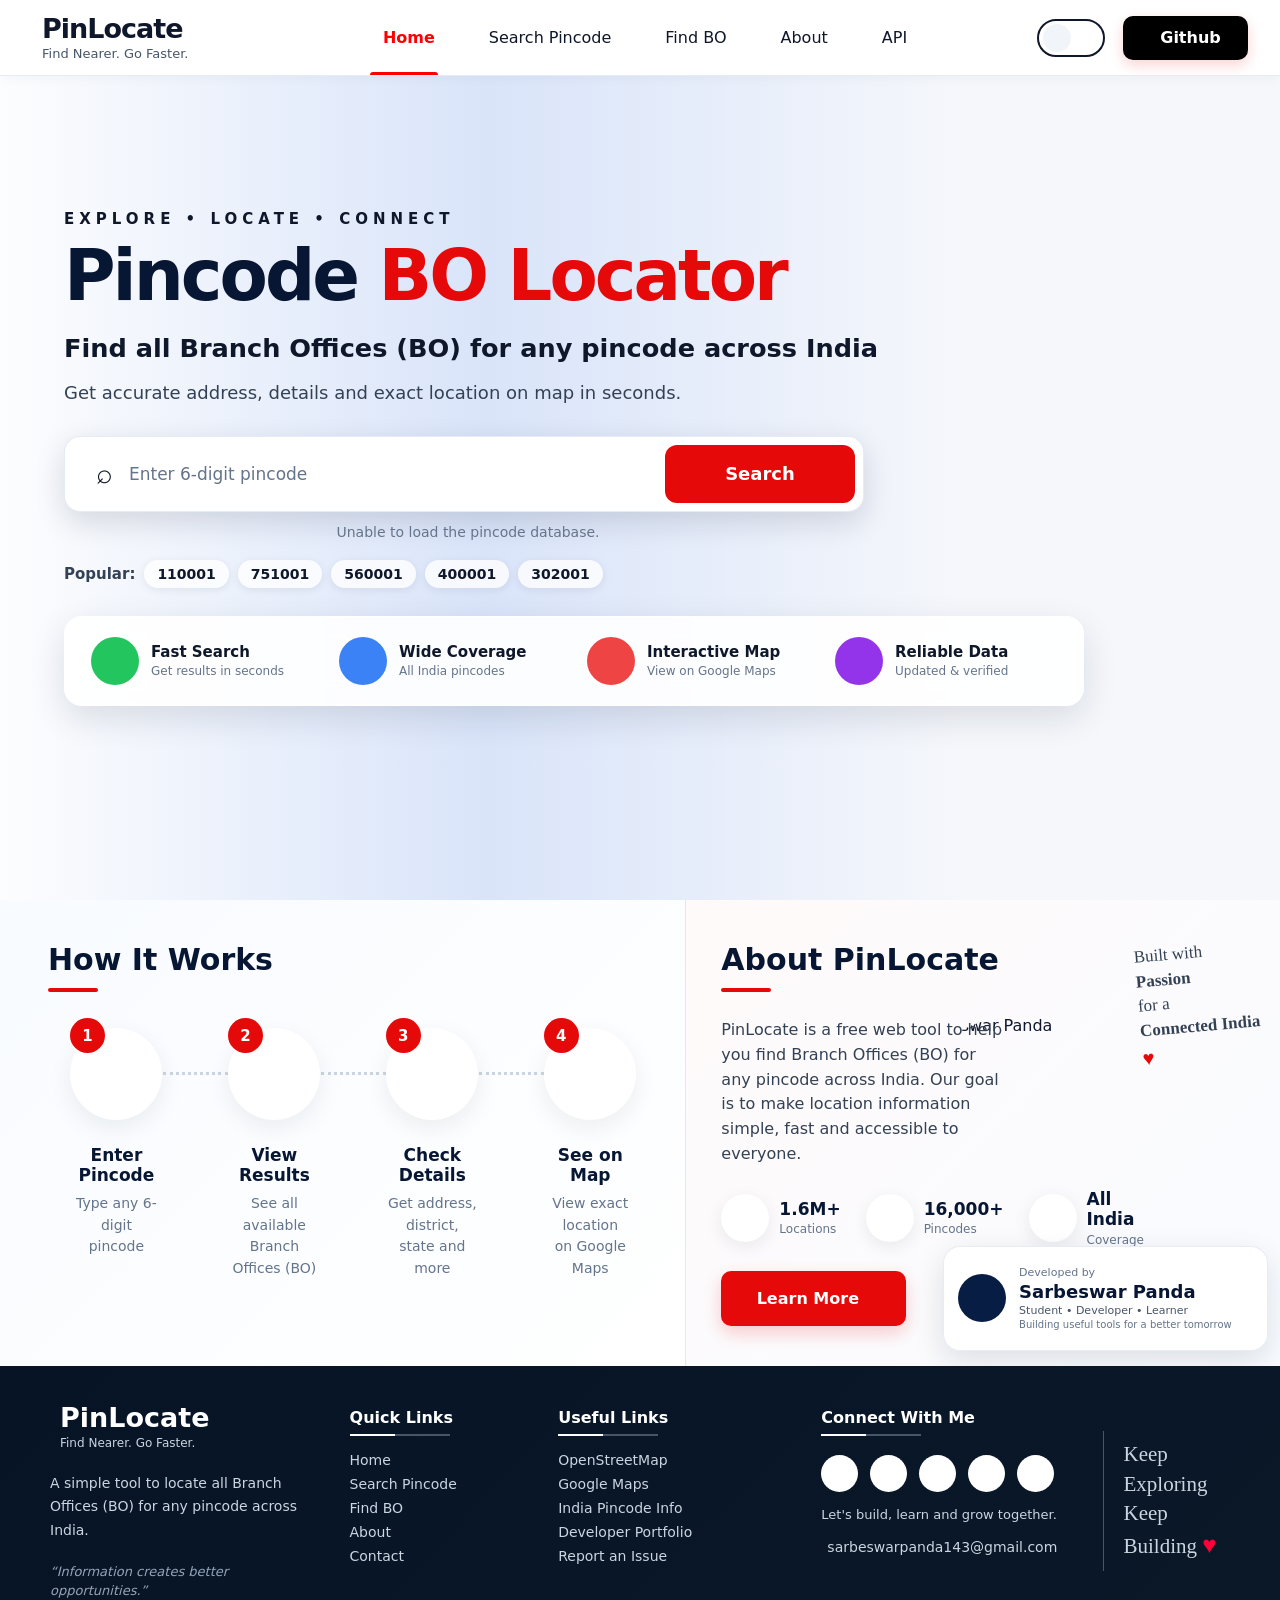
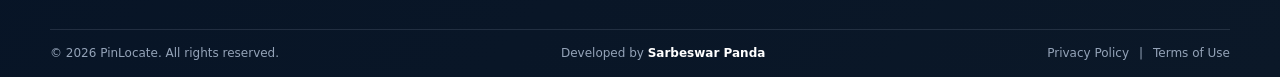
==== commit 267a93c3: "feat(ui): add legal pages and documentation Add privacy policy and terms of use pages, including ded" ====
--- a/index.html
+++ b/index.html
@@ -5,10 +5,6 @@
     <meta charset="UTF-8">
     <meta name="viewport" content="width=device-width, initial-scale=1.0">
     <meta name="theme-color" content="#0f172a">
-
-    <link rel="stylesheet" href="https://cdnjs.cloudflare.com/ajax/libs/font-awesome/7.3.1/css/all.min.css"
-        integrity="sha512-QeR2VH+lsBE5LSAe1Q5EnTBbe7XTBubt8dG93Y7gidSgdMCr8nVqKcfKAMyN96SV8KDbZVTDXChatu5G2KQGzg=="
-        crossorigin="anonymous" referrerpolicy="no-referrer">
 
     <link rel="stylesheet" href="style.css">
     <title>PinLocate — Branch Office Search - sarbeswar panda</title>
@@ -728,24 +724,15 @@
                 © 2026 PinLocate. All rights reserved.
             </div>
 
+            <div> Developed by <strong>Sarbeswar Panda</strong> </div>
+
             <div>
-                Developed by
-                <strong>Sarbeswar Panda</strong>
-
-                <span class="separator">|</span>
-
-                Made with
-                <b>♥</b>
-                in India
-            </div>
-
-            <div>
-
-                <a href="#">Privacy Policy</a>
+
+                <a href="privacy-policy.html">Privacy Policy</a>
 
                 <span>|</span>
 
-                <a href="#">Terms of Use</a>
+                <a href="terms-of-use.html">Terms of Use</a>
 
             </div>
 
